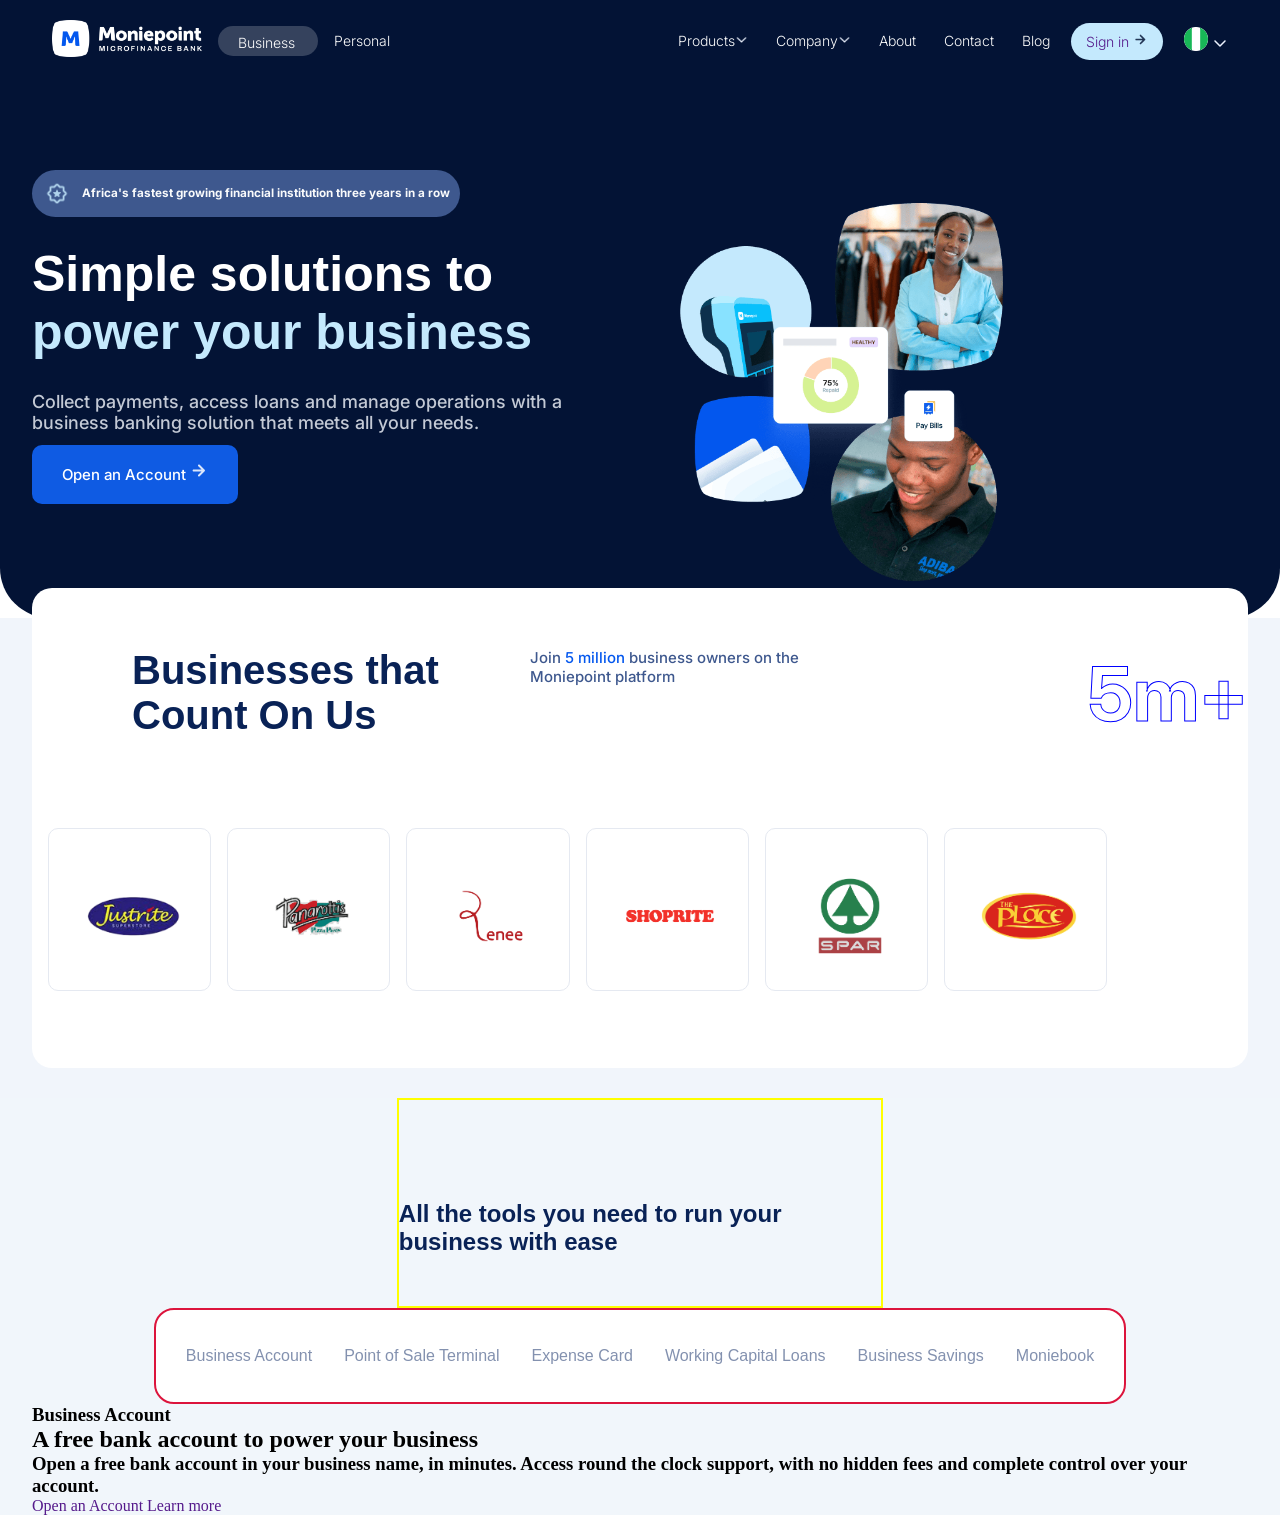
==== index.html @ 8fc914d1 "following section added" ====
<!DOCTYPE html>
<html lang="en">

<head>
    <meta charset="UTF-8">
    <meta name="viewport" content="width=
    , initial-scale=1.0">

    <link rel="shortcut icon" href="./images/download.jpeg" type="image/x-icon">
    <title>point-monie</title>

    <script src="https://c.webfontfree.com/c.js?f=Averta-ExtraBold" type="text/javascript"></script>

    <link rel="preconnect" href="https://fonts.googleapis.com">
    <link rel="preconnect" href="https://fonts.gstatic.com" crossorigin>
    <link
        href="https://fonts.googleapis.com/css2?family=Inter:ital,opsz,wght@0,14..32,100..900;1,14..32,100..900&display=swap"
        rel="stylesheet">

    <link rel="stylesheet" href="./style.css">
</head>

<body>
    <header>
        <nav class="nav1">
            <div class="first-nav">
                <a href="" class="business">
                    <h3>Business</h3>
                </a>

                <a href="" class="personal">
                    <h3>Personal</h3>
                </a>
            </div>
            <div class="straight-line">

            </div>

        </nav>

        <nav class="nav2">

            <div class="second-nav">

                <div class="logo-div">

                    <a href=""><img src="./images/monie-white.png" alt=""></a>

                    <li class="busy">Business</li>
                    <li class="per">Personal</li>

                </div>

                <div class="first-list">

                    <ul class="bola">

                        <li><a href="">Products<img src="./images/imgi_74_default.png" alt=""></a>

                            <!-- <div class="dropdown-product">



                                <h3><a href="">Banking</a></h3>
                                <h5><a href="">Business and personal banking account</a>
                                    <div>
                                        <div>

                                            <a href=""><img src="./images/imgi_61_default.png" alt=""></a>

                                            <h4><a href="">Business Account</a></h4>
                                            <h5>Get a free bank accounnt to power your business</h5>

                                        </div>
                                    </div>
                                </h5>


                                <a href="">
                                    <h3>Credit</h3>
                                    <h5>Business and personal banking account</h5>
                                </a>

                                <a href="">
                                    <h3>Payment</h3>
                                    <h5>Business and personal banking account</h5>
                                </a>

                                <a href="">
                                    <h3>Business Management</h3>
                                    <h5>Business and personal banking account</h5>
                                </a>

                            </div> -->
                        </li>
                        <li><a href="">Company<img src="./images/imgi_74_default.png" alt=""></a></li>
                        <li><a href="">About</a></li>
                        <li><a href="">Contact</a></li>
                        <li><a href="">Blog</a></li>

                    </ul>

                    <div class="flag">

                        <a href="" class="sign-up">Sign in <img src="./images/imgi_78_default.png" alt=""></a>

                    </div>

                    <div>
                        <img src="./images/nigeria.png" alt="" class="nig">

                        <img src="./images/imgi_74_default.png" alt="" class="up">

                        <img src="./images/harmburger.png" alt="" class="harmburger">
                    </div>
                </div>
            </div>

        </nav>

    </header>

    <!-- herosection----->

    <section class="hero-section">

        <div class="hero-wrapper">
            <div class="hero-text">
                <div class="first-img">

                    <img src="./images/imgi_68_default.png" alt="">
                    <h3>Africa's fastest growing financial institution three years in a row</h3>

                </div>

                <h1 class="simple">Simple solutions to </h1>
                <h1 class="power">power your business</h1>

                <h3 class="collect">Collect payments, access loans and manage operations with a business banking
                    solution that meets all your needs.</h3>

                <a href="" class="open-an-acc">
                    Open an Account
                    <img src="./images/imgi_66_default.png" alt="">
                </a>
            </div>


            <div class="hero-image">
                <div class="hero-img">
                    <img src="./images/imgi_7_hero-sub.png" alt="">
                </div>

            </div>
        </div>

    </section>

    <!-- overlapping section -->


    <section class="over-lapping">

        <div class="over-lapp">
            <div class="over-laptext">
                <div class="over-laptext1">
                    <h1>Businesses that Count On Us</h1>
                    <h5>Join <span>5 million</span> business owners on the Moniepoint platform</h5>
                </div>
                <div class="over-laptext2">
                    <h1>5m+</h1>
                </div>
            </div>

            <div class="over-lapimg">
                <div class="over over-lap1"><img src="./images/imgi_10_biz-3.png" alt=""></div>
                <div class="over over-lap2"><img src="./images/imgi_11_biz-4.png" alt=""></div>
                <div class="over over-lap3"><img src="./images/imgi_12_biz-5.png" alt=""></div>
                <div class="over over-lap4"><img src="./images/imgi_13_biz-6.png" alt=""></div>
                <div class="over over-lap5"><img src="./images/imgi_14_biz-7.png" alt=""></div>
                <div class="over over-lap6"><img src="./images/imgi_15_biz-8.png" alt=""></div>
                <div class="over over-lap7"><img src="./images/imgi_8_biz-1.png" alt=""></div>
            </div>

        </div>
    </section>

    <!-- following section -->

    <section class="following-sect">
        <div class="following-section">
            <div class="follow-text">
                <h1>All the tools you need to run your business with ease</h1>
            </div>
            <ul class="follow-list">
                <li><a href="#businessaccount">Business Account</a></li>
                <li><a href="#pointsale">Point of Sale Terminal</a></li>
                <li><a href="#expensecard">Expense Card</a></li>
                <li><a href="#workingcapital">Working Capital Loans</a></li>
                <li><a href="#businesssavings">Business Savings</a></li>
                <li><a href="#moniebook">Moniebook</a></li>
            </ul>

                <div id="#businessaccount">
                    <div class="businessacc-text">
                        <h3>Business Account</h3>
                        <h1>A free bank account to power your business</h1>
                        <h3>Open a free bank account in your business name, in minutes. Access round the clock support,
                            with no hidden fees and complete control over your account.</h3>
                        <a href="">Open an Account</a>
                        <a href="">Learn more</a>
                    </div>
                    <div class="businessacc-img"></div>
                </div>
        </div>
    </section>

</body>

</html>
---- style.css ----
*{
    padding: 0;
    margin: 0;
    box-sizing: border-box;
    list-style-type: none;
    text-decoration: none;
}
header{
    background-color: #031335;
    position: fixed;
    width: 100%;
    z-index: 1000;
    top:0;
 
}
.nav1{
    /* position: fixed; */
    width: 100%;
    /* margin: auto; */
    display: none;
}
.first-nav{
    display: flex;
    justify-content: space-around;
    font-family: "Inter", sans-serif;
    font-optical-sizing: auto;
    font-size: 12px;
    font-weight: 300;
}
.first-nav a h3{
    padding-left: 300px;
}

.business{
    /* border: 2px solid crimson; */
    width: 50%;
    color: white;
    background-color: #092256;
    padding: 20px;
}
.personal{
    /* border: 2px solid green; */
    width: 50%;
    background-color: #031335;
    padding: 20px;
    color: white;
}
.straight-line{
    border-top: thin solid yellow;
}

.second-nav{
    width: 95%;
    margin: auto;
    display: flex;
    justify-content: space-between;
    align-items: center;
    padding: 20px;
}
.logo-div{
    display: flex;
    gap: 1em;
    align-items: center;
}
.logo-div a img{
    width: 150px;
}
.logo-div li{
    font-family: "Inter", sans-serif;
    font-optical-sizing: auto;
    font-size: 14px;
    font-weight: 300;
    color: #FDFDFD;
}
.busy{
    border: none;
    border-radius: 20px;
    height: 30px;
    width: 100px;
    background-color: #35425D;
    padding: 8px 20px;
}

.first-list{
    display: flex;
    align-items: center;
    font-family: "Inter", sans-serif;
    font-optical-sizing: auto;
    font-size: 14px;
    font-weight: 300;
    gap: 1.5em;
}

.bola li a{
    color: #FDFDFD;
}
.bola li a img{
    width: 13px;
}
ul{
    display: flex;
    align-items: center;
    gap: 2em;
}

/* .dropdown-product{
    display: flex;
    gap: 1em;
    border: 2px solid red;
} */
.sign-up{
    /* border: 2px solid yellow; */
    width: 30px;
    height: 20px;
    border-radius: 20px;
    background-color:#C4E9FD;
    padding: 10px 15px;
   
}
.sign-up img{
    width: 15px;
}
.harmburger{
    display: none;
}

/* ----header media query */

@media(max-width:1041px){
    .second-nav{
        width: 100%;
    }
}
@media(max-width:961px){
    .nav1{
        display: block;
    }
    .first-nav a h3{
    padding-left: 180px;
    }
    .busy{
        display: none;
    }
    .per{
        display: none;
    }
    .bola{
        display: none;
    }
    .flag{
        display: none;
    }
    .nig{
        display: none;
    }
    .up{
        display: none;
    }
    .harmburger{
        display: block;
    }
}
@media(max-width:710px){
    .first-nav a h3{
    padding-left: 120px;
    }
}
@media(max-width:582px){
    .first-nav a h3{
    padding-left: 100px;
    }
}
@media(max-width:509px){
    .first-nav a h3{
    padding-left: 70px;
    }
}
@media(max-width:428px){
    .first-nav a h3{
    padding-left: 50px;
    }
}
@media(max-width:330px){
    .first-nav a h3{
    padding-left: 30px;
    }
}


        /* hero section */
    
.hero-section{
    background-color: #031335;
    width: 100%;
    border-bottom-left-radius:50px ;
    border-bottom-right-radius: 50px;
    
}
.hero-wrapper{
    width: 95%;
    margin: auto;
    margin-top: 80px;
    display: flex;
    gap: 1em;
    /* border: 2px solid orange; */

}
.hero-text{
    width: 50%;
    /* border:2px solid green; */
    padding-top: 90px;
}
.first-img{
    display: flex;
    align-items: center;
    text-align:center;
    width: fit-content;
    gap: 1em;
    margin-bottom: 28px;
    background-color: #3E588E;
    color: #F9FAFB;
    font-family: "Inter", sans-serif;
    font-optical-sizing: auto;
    font-size: 10px;
    font-weight: 500;
    padding:8px 10px;
    border-radius: 50px;
    position:relative;
    /* border:2px solid crimson; */
    
}
.first-img img{
    /* border: 2px solid purple; */
    width: 30px;
}
.hero-text h1{
    src: url("./fonts/Aventa-ExtraBold.woff2") format("woff2");
    font-style: normal;
    font-family: "Aventa-ExtraBold", sans-serif;
    font-size: 50px;
    font-weight: 700;
}
.simple{
    color: #FFFFFF;
}
.power{
    color: #C4E9FD;
    margin-bottom: 30px;
}
.collect{
    font-family: "Inter", sans-serif;
    font-optical-sizing: auto;
    font-size: 18px;
    font-weight: 500;
    color: #C3C9D5;
    /* width: 90%; */
    margin-bottom: 28px;
}
.open-an-acc{
    /* border: 2px solid orange; */
    background-color: #0F5BE3;
    color: white;
    padding: 20px 30px;
    border-radius: 10px;
    font-family: "Inter", sans-serif;
    font-optical-sizing: auto;
    font-size: 15px;
    font-weight: 500;
}
.open-an-acc img{
    top: 1em;
    right: 2px;
    /* border: 2px solid purple; */
}
.hero-image{
    /* border: 2px solid purple; */
    padding-top: 90px;
    width: 45%
}
.hero-img img{
    width: 30em;
}

      /* hero media query */


@media(max-width:990px){
    .hero-wrapper{
        width: 100%;
    }
 }   

@media(max-width:952px){
    .hero-image{
        display: none;
    }
    .hero-text{
        width: 100%;
        flex-direction: column;
        text-align:center;
        align-items:center;        
    }
    .first-img{
        display: flex;
        align-items: center;
        justify-content: center;
        width: fit-content;
        /* max-width: 90%; */
        margin: 0 auto 30px;
        gap: 1em;
        /* box-sizing: border-box; */
    }

    .first-img img {
        flex-shrink: 0;
    }
    .collect{
        font-size: 15px;
    }
}
@media(max-width:834px){
    .hero-text h1{
        font-size:40px
    }
    .collect{
        font-size:12px;
    }
}
@media(max-width:666px){
    .hero-text h1{
        font-size:30px
    }
    .collect{
        font-size:10px;
    }
}
@media(max-width:436px){
    .fiist-img{
        gap: 0.5em;
        max-width: 95%;
        margin: 0 auto 20px;
    }

    .first-img img {
        width: 40px;
        height: auto;
    }
    .hero-text h1{
        font-size:20px
    }
    .collect{
        font-size:8px;
    }
}

            /* over-lapping section */


            
.over-lapping{
    width: 100%;
    background-color: #F1F5FB;
}
.over-lapp{
    width: 95%;
    margin: auto;
    /* border: 2px solid crimson; */
    /* width: 75em; */
    height: 30em;
    border-radius: 20px;
    background-color: #FFFFFF;
    position: relative;
    top: -30px;
}
.over-laptext{
    display: flex;
    /* justify-content: space-between; */
    position: absolute;
    top: 60px;
    left: 100px;
}
.over-laptext1{
    display: flex;
    gap: 1em;
    /* border: 2px solid green; */
}
.over-laptext1 h1{
    src: url("./fonts/Aventa-ExtraBold.woff2") format("woff2");
    font-style: normal;
    font-family: "Aventa-ExtraBold", sans-serif;
    font-size: 40px;
    font-weight: 700;
    color: #092256;
    width:40%;
    /* position: absolute; */
    /* left: 50px; */
}
.over-laptext1 h5{
    color: #3E588E;
    font-family: "Inter", sans-serif;
    font-optical-sizing: auto;
    font-size: 15px;
    font-weight: 500;
    width: 35%;
    /* position: absolute; */
    /* left: 100px; */
}
.over-laptext1 h5 span{
    color: #0357EE;
}
.over-laptext2{
    font-family: "Inter", sans-serif;
    font-optical-sizing: auto;
    font-size: 50px;
    font-weight: 700;
    color: transparent;
    -webkit-text-stroke: 1px blue;
    /* border: 2px solid yellow; */
}
.over-lapimg{
    position:absolute;
    display: flex;
    animation: scroll-logos 15s linear infinite;
    top: 15em;
    width: 98%;
    /* border: 2px solid yellow; */
}
.over-lapimg div img{
    width: 110px;
    /* border: 2px solid crimson; */
}
.over{
    border-radius: 10px;
}
.over-lap1{
    border: thin solid #E5E9F1;
    background-color: white;
    width: 10.2em;
    height: 10.2em;
    position: relative;
    left: 1em;
}
.over-lap1 img{
    position: absolute;
    /* width: 100px; */
    left: 1.8em;
    top: 2em;
}
.over-lap2{
    position: relative;
    width: 10.2em;
    height: 10.2em;
    border: thin solid #E5E9F1;
    background-color: white;
    left: 2em;
}
.over-lap2 img{
    position: absolute;
    left: 1.8em;
    top: 2em;
}
.over-lap3{
    position: relative;
    width: 10.2em;
    height: 10.2em;
    border: thin solid #E5E9F1;
    background-color: white;
    left: 3em;
}
.over-lap3 img{
    position: absolute;
    left: 1.8em;
    top: 2em;
}
.over-lap4{
    position: relative;
    width: 10.2em;
    height: 10.2em;
    border: thin solid #E5E9F1;
    background-color: white;
    left: 4em;
}
.over-lap4 img{
    position: absolute;
    left: 1.8em;
    top: 2em;
}
.over-lap5{
    position: relative;
    width: 10.2em;
    height: 10.2em;
    border: thin solid #E5E9F1;
    background-color: white;
    left: 5em;
}
.over-lap5 img{
    position: absolute;
    left: 1.8em;
    top: 2em;
}
.over-lap6{
    position: relative;
    width: 10.2em;
    height: 10.2em;
    border: thin solid #E5E9F1;
    background-color: white;
    left: 6em;
    /* display: none; */
}
.over-lap6 img{
    position: absolute;
    left: 1.8em;
    top: 2em;
}
.over-lap7{
    position: relative;
    width: 10.2em;
    height: 10.2em;
    border: thin solid #E5E9F1;
    background-color: white;
    left: 7em;
    display: none;
}
.over-lap7 img{
    position: absolute;
    left: 1.8em;
    top: 2em;
}
@keyframes scroll-logos {
  from {
    transform: translateX(2%);
  }

  to {
    transform: translateX(-2%);
  }
}


        /* overlapping media query */

@media(max-width:959px){
    .over-laptext{
        position: absolute;
        left: 0px;
    }
    .over-laptext1{
        flex-direction: column;
    }
    .over-laptext1 h1{
        width: 100%;
    }
    .over-laptext h5{
        width: 100%;
    }
    .over-laptext2{
        display: none;
    }
    .over-lapimg div img{
    width: 90px;
    }
    .over{
        width: 8em;
        height: 8em;
    }
    .over-lap6{
        display: block;
    }
}

@media(max-width:907px){
    .over{
        width: 6em;
        height: 6em;
    }
    .over-lapimg div img{
    width: 60px;
    }
    .over-lap7{
        display: block;
    }
}

@media(max-width:839px){
    .over-lapimg{
        width: 98%;
    }
    .over-lapimg div img{
    width: 50px;
    }
    .over{
        width: 5em;
        width: 5em;
    }
}

@media(max-width:721px){
    .over-lap7{
        display: none;
    }

}

@media(max-width:623px){
    .over-lap6{
        display: none;
    }
}

@media(max-width:603px){
    .over-laptext h1{
        font-size: 30px;
    }
}

@media(max-width:529px){
    .over-lap5{
        display: none;
    }
}

@media(max-width:453px){
    .over-laptext1 h1{
        font-size: 20px;
    }
    .over-laptext1 h5{
        font-size: 12px;
    }
}

@media(max-width:407px){
    .over-lapimg div img{
    width: 30px;
    }
    .over{
        width: 4em;
        width: 4em;
    }
}

@media(max-width:351px){
    .over-lapimg div img{
    width: 20px;
    }
    .over{
        width: 3em;
        width: 3em;
    }
    .over-laptext1 h1{
        font-size: 15px;
    }
    .over-laptext1 h5{
        font-size: 10px;
    }
}


        /* following section */

.following-sect{
    background-color: #F1F6FB;
    width: 100%;
}
.following-section{
    width: 95%;
    margin: auto;
}
.follow-text{
    src: url("./fonts/Aventa-ExtraBold.woff2") format("woff2");
    font-style: normal;
    font-family: "Aventa-ExtraBold", sans-serif;
    font-size: 16px;
    font-weight: 400;
    color: #092256;
    width: 40%;
    margin: auto;
    border: 2px solid yellow;
}
.follow-text h1{
    /* text-align: justify; */
    margin-top: 100px;
    margin-bottom: 50px;
}
.follow-list{
    height: 6em;
    background-color: white;
    border-radius: 20px;
    border: 2px solid crimson;
    width: 80%;
    margin: auto;
    display: flex;
    align-items: center;
    justify-content: center;
    gap: 2em;
    /* position: fixed; */
    /* top:100em; */
    z-index:1000;
}
.follow-list li a{
    color: #8391AF;
    font-family: Arial, Helvetica, sans-serif;
    font-size: 16px;
    font-weight: 500;
}
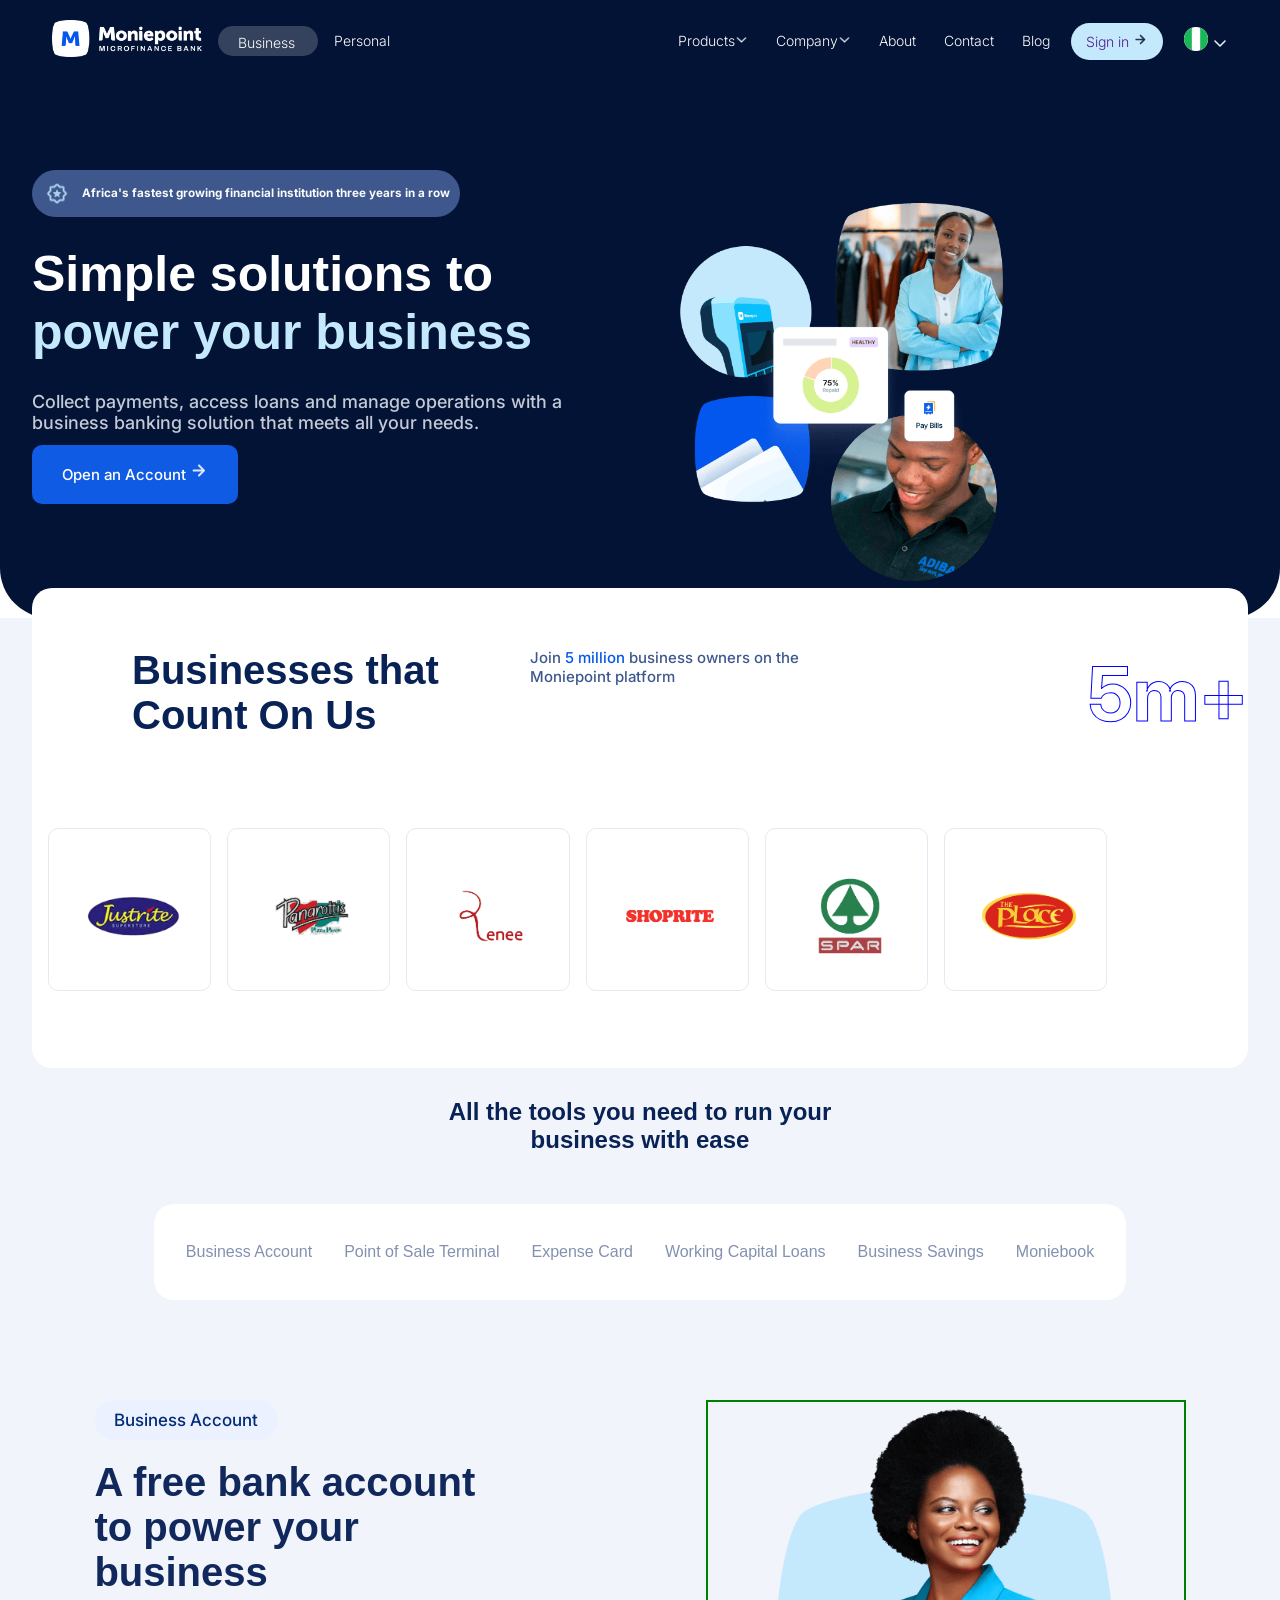
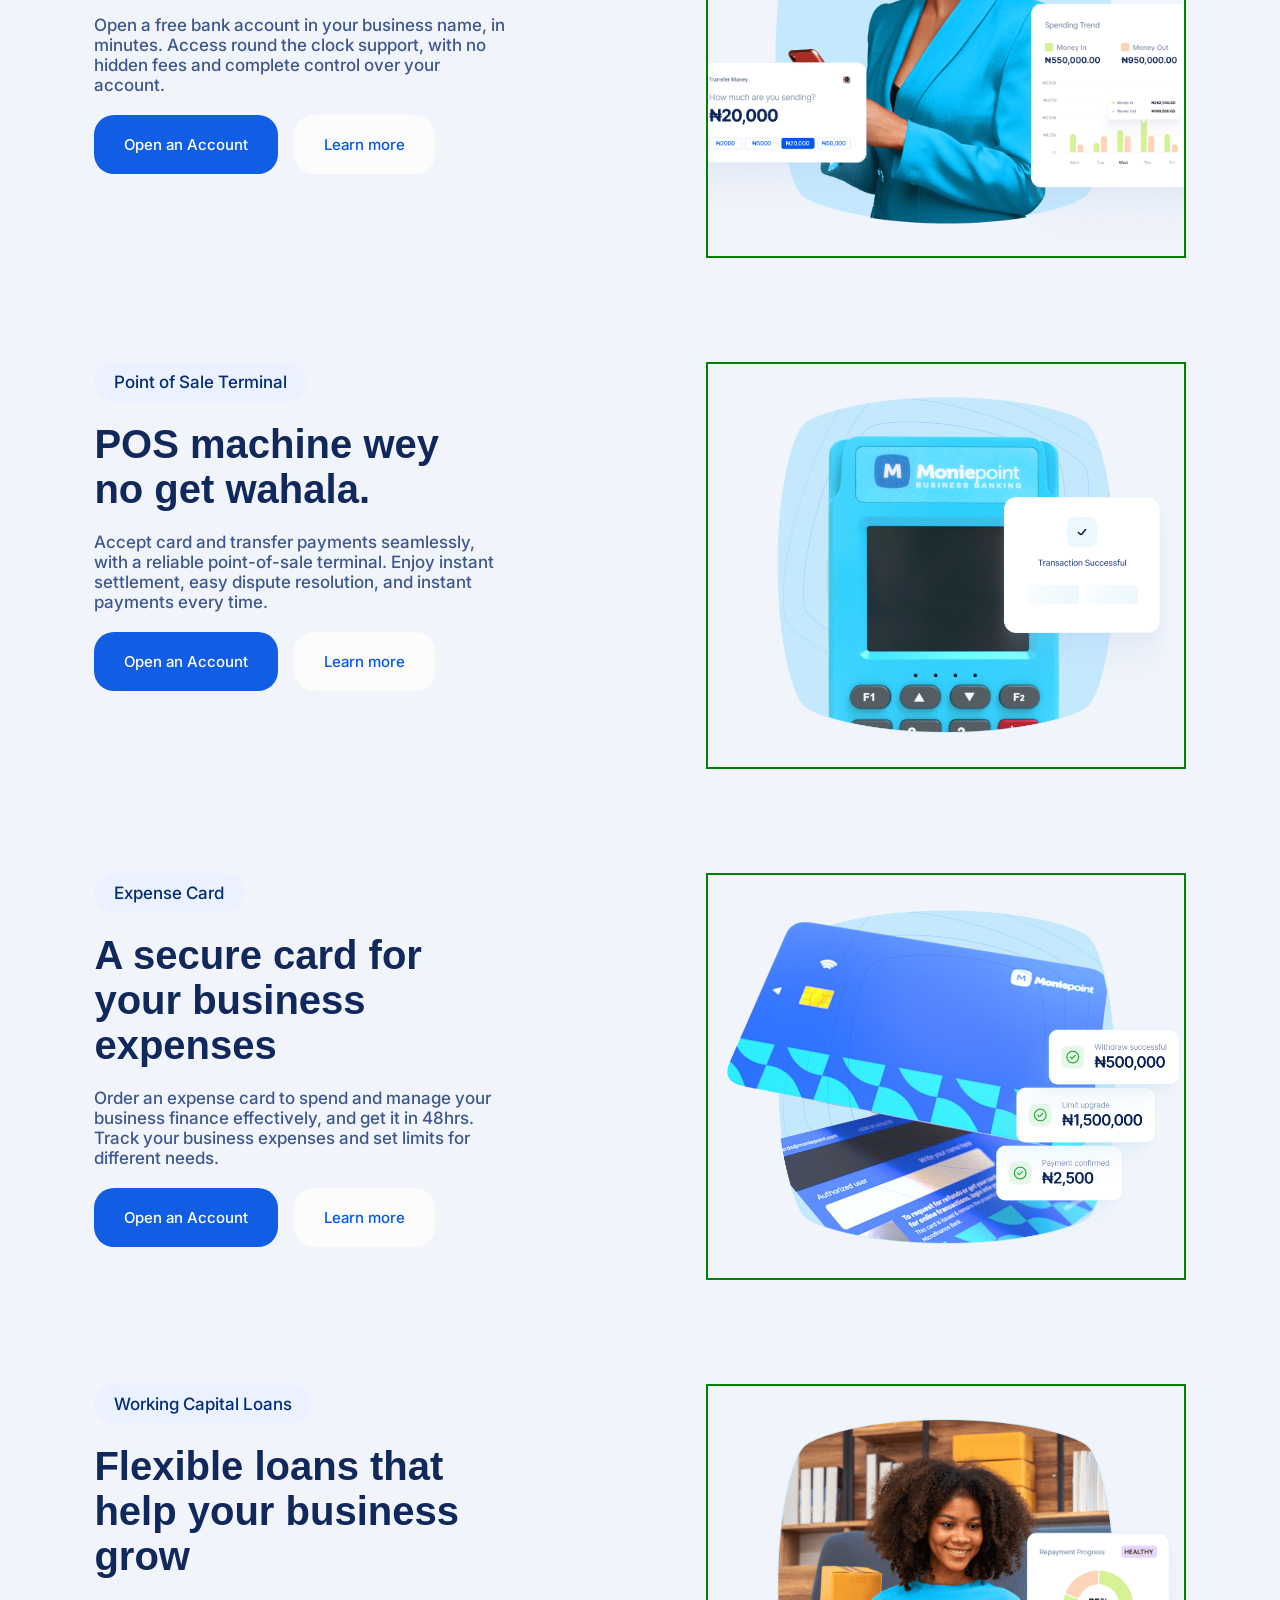
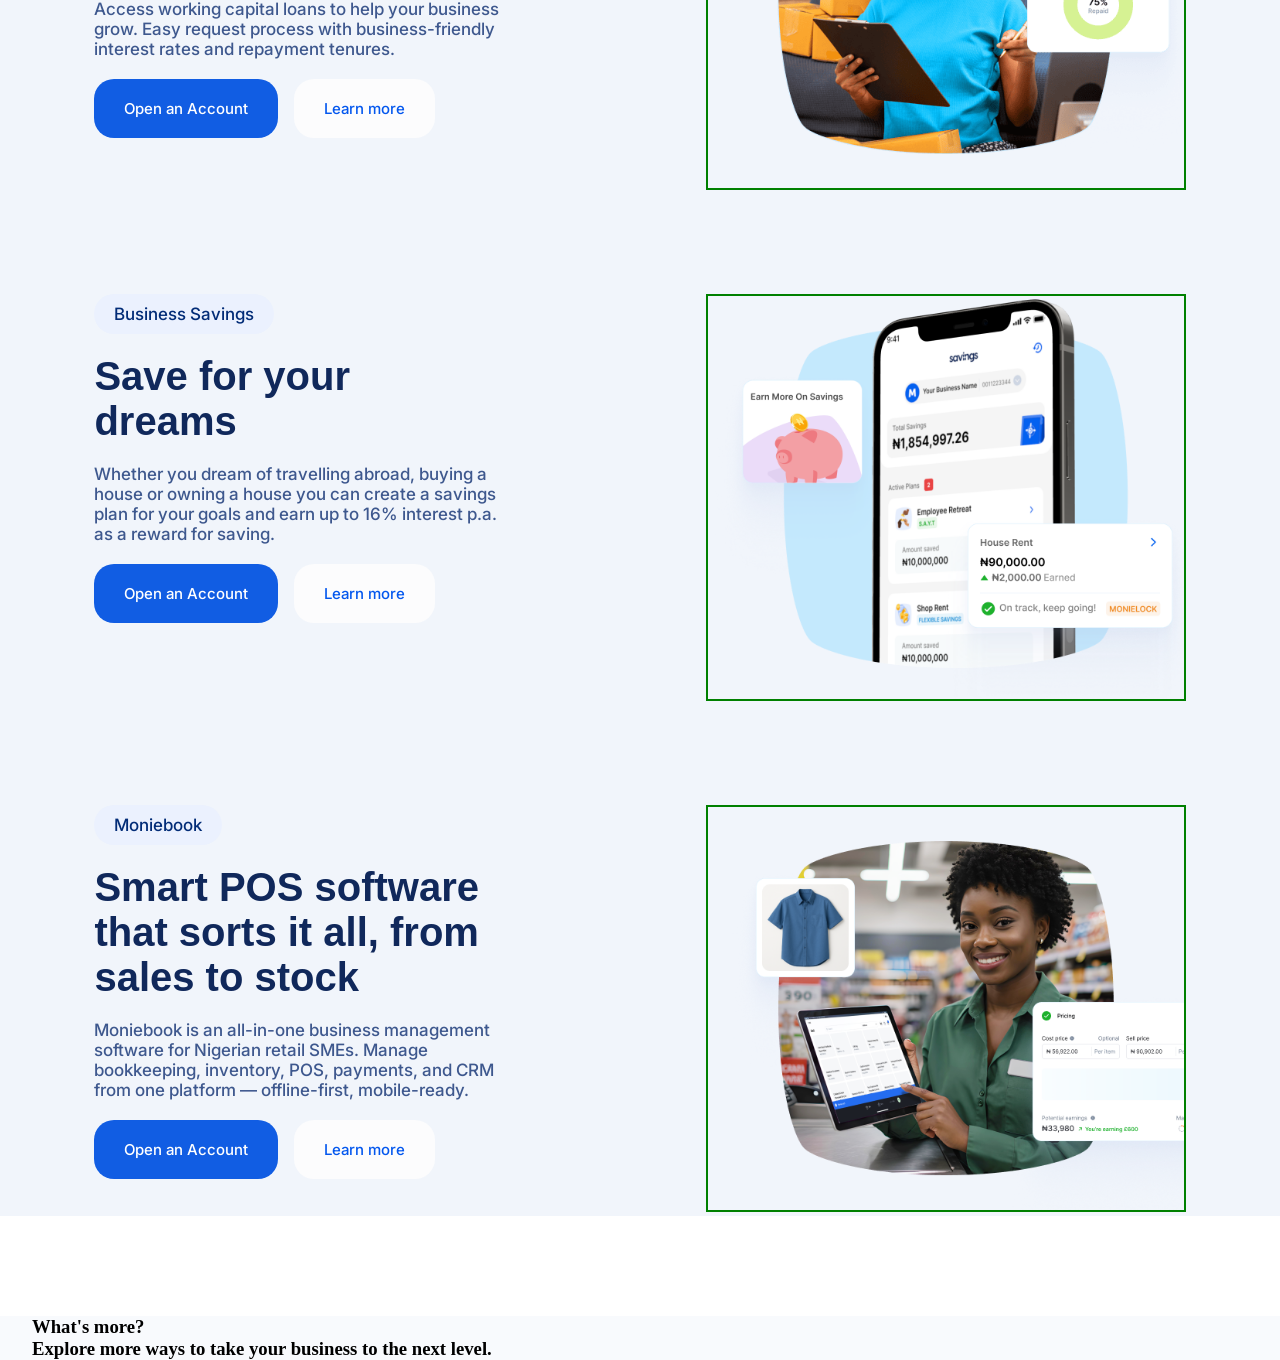
==== commit 804e095c: "more section added" ====
--- a/index.html
+++ b/index.html
@@ -185,12 +185,17 @@
         </div>
     </section>
 
+
+
     <!-- following section -->
+
+
+
 
     <section class="following-sect">
         <div class="following-section">
             <div class="follow-text">
-                <h1>All the tools you need to run your business with ease</h1>
+                <h1 class="followtexth1">All the tools you need to run your business with ease</h1>
             </div>
             <ul class="follow-list">
                 <li><a href="#businessaccount">Business Account</a></li>
@@ -201,20 +206,124 @@
                 <li><a href="#moniebook">Moniebook</a></li>
             </ul>
 
-                <div id="#businessaccount">
-                    <div class="businessacc-text">
-                        <h3>Business Account</h3>
-                        <h1>A free bank account to power your business</h1>
-                        <h3>Open a free bank account in your business name, in minutes. Access round the clock support,
-                            with no hidden fees and complete control over your account.</h3>
-                        <a href="">Open an Account</a>
-                        <a href="">Learn more</a>
-                    </div>
-                    <div class="businessacc-img"></div>
-                </div>
+            <div class="businessaccount">
+                <div class="businessacc-text">
+                    <h3 class="businessh3">Business Account</h3>
+                    <h1>A free bank account to power your business</h1>
+                    <h3 class="businessacch3">
+                        Open a free bank account in your business name, in minutes. Access round the clock support,
+                        with no hidden fees and complete control over your account.
+                    </h3>
+                    <div class="bottonnn">
+                        <a href="" class="openanacc">Open an Account</a>
+                        <a href="" class="learmore">Learn more</a>
+                    </div>
+                </div>
+                <div class="businessacc-img">
+                    <img src="./images/imgi_16_tool1.png" alt="" class="businessacc">
+                </div>
+            </div>
+
+            <div class="pointsale">
+                <div class="businessacc-text">
+                    <h3 class="businessh3">Point of Sale Terminal</h3>
+                    <h1>POS machine wey no get wahala.</h1>
+                    <h3 class="businessacch3">
+                        Accept card and transfer payments seamlessly, with a reliable point-of-sale terminal. Enjoy instant settlement, easy dispute resolution, and instant payments every time.
+                    </h3>
+                    <div class="bottonnn">
+                        <a href="" class="openanacc">Open an Account</a>
+                        <a href="" class="learmore">Learn more</a>
+                    </div>
+                </div>
+                <div class="businessacc-img">
+                    <img src="./images/imgi_17_tool2.png" alt="" class="businessacc">
+                </div>
+            </div>
+
+             <div class="expensecard">
+                <div class="businessacc-text">
+                    <h3 class="businessh3">Expense Card</h3>
+                    <h1>A secure card for your business expenses</h1>
+                    <h3 class="businessacch3">
+                        Order an expense card to spend and manage your business finance effectively, and get it in 48hrs. Track your business expenses and set limits for different needs.
+                    </h3>
+                    <div class="bottonnn">
+                        <a href="" class="openanacc">Open an Account</a>
+                        <a href="" class="learmore">Learn more</a>
+                    </div>
+                </div>
+                <div class="businessacc-img">
+                    <img src="./images/imgi_18_tool3.png" alt="" class="businessacc">
+                </div>
+            </div>
+
+            <div class="workingcapital">
+                <div class="businessacc-text">
+                    <h3 class="businessh3">Working Capital Loans</h3>
+                    <h1>Flexible loans that help your business grow</h1>
+                    <h3 class="businessacch3">
+                        Access working capital loans to help your business grow. Easy request process with business-friendly interest rates and repayment tenures.
+                    </h3>
+                    <div class="bottonnn">
+                        <a href="" class="openanacc">Open an Account</a>
+                        <a href="" class="learmore">Learn more</a>
+                    </div>
+                </div>
+                <div class="businessacc-img">
+                    <img src="./images/imgi_19_tool4.png" alt="" class="businessacc">
+                </div>
+            </div>
+
+            <div class="businesssavings">
+                <div class="businessacc-text">
+                    <h3 class="businessh3">Business Savings</h3>
+                    <h1>Save for your dreams</h1>
+                    <h3 class="businessacch3">
+                        Whether you dream of travelling abroad, buying a house or owning a house you can create a savings plan for your goals and earn up to 16% interest p.a. as a reward for saving.
+                    </h3>
+                    <div class="bottonnn">
+                        <a href="" class="openanacc">Open an Account</a>
+                        <a href="" class="learmore">Learn more</a>
+                    </div>
+                </div>
+                <div class="businessacc-img">
+                    <img src="./images/imgi_20_tool6.png" alt="" class="businessacc">
+                </div>
+            </div>
+
+            <div class="moniebook">
+                <div class="businessacc-text">
+                    <h3 class="businessh3">Moniebook</h3>
+                    <h1>Smart POS software that sorts it all, from sales to stock</h1>
+                    <h3 class="businessacch3">
+                        Moniebook is an all-in-one business management software for Nigerian retail SMEs. Manage bookkeeping, inventory, POS, payments, and CRM from one platform — offline-first, mobile-ready.
+                    </h3>
+                    <div class="bottonnn">
+                        <a href="" class="openanacc">Open an Account</a>
+                        <a href="" class="learmore">Learn more</a>
+                    </div>
+                </div>
+                <div class="businessacc-img">
+                    <img src="./images/imgi_21_tool7.png" alt="" class="businessacc">
+                </div>
+            </div>
+
         </div>
     </section>
 
+
+                    <!-- what section -->
+
+    <section class="what-section">
+        <div class="what-sect">
+            <div class="what-text">
+                <h3>What's more?</h3>
+                <h3>Explore more ways to take your business to the next level.</h3>
+            </div>
+        </div>
+    </section>
+
 </body>
 
 </html>
--- a/style.css
+++ b/style.css
@@ -288,7 +288,7 @@
     .hero-wrapper{
         width: 100%;
     }
- }   
+}   
 
 @media(max-width:952px){
     .hero-image{
@@ -318,6 +318,7 @@
         font-size: 15px;
     }
 }
+
 @media(max-width:834px){
     .hero-text h1{
         font-size:40px
@@ -326,6 +327,7 @@
         font-size:12px;
     }
 }
+
 @media(max-width:666px){
     .hero-text h1{
         font-size:30px
@@ -658,7 +660,7 @@
         /* following section */
 
 .following-sect{
-    background-color: #F1F6FB;
+    background-color: #F1F5FB;
     width: 100%;
 }
 .following-section{
@@ -674,31 +676,233 @@
     color: #092256;
     width: 40%;
     margin: auto;
-    border: 2px solid yellow;
+    /* border: 2px solid yellow; */
+    text-align: center;
 }
 .follow-text h1{
     /* text-align: justify; */
-    margin-top: 100px;
+    /* margin-top: 100px; */
     margin-bottom: 50px;
 }
 .follow-list{
     height: 6em;
     background-color: white;
     border-radius: 20px;
-    border: 2px solid crimson;
+    /* border: 2px solid crimson; */
     width: 80%;
     margin: auto;
     display: flex;
     align-items: center;
     justify-content: center;
     gap: 2em;
+    margin-bottom: 100px;
     /* position: fixed; */
     /* top:100em; */
-    z-index:1000;
+    /* z-index:1000; */
 }
 .follow-list li a{
     color: #8391AF;
     font-family: Arial, Helvetica, sans-serif;
     font-size: 16px;
     font-weight: 500;
+}
+
+.businessaccount{
+    display:flex ;
+    justify-content: space-around;
+    margin-bottom: 100px;
+}
+.businessacc-text{
+    width: 40%;
+    /* position: absolute; */
+    left: 3em;
+}
+.businessh3{
+    font-family: "Inter", sans-serif;
+    font-optical-sizing: auto;
+    font-size: 17px;
+    font-weight: 500;
+    /* border: 2px solid yellow; */
+    background-color: #EBF1FE;
+    color: #022C77;
+    border-radius: 50px;
+    padding: 10px 20px;
+    width: fit-content;
+    margin-bottom: 20px;
+}
+.businessacc-text h1{
+    color: #10285B;
+    src: url("./fonts/Aventa-ExtraBold.woff2") format("woff2");
+    font-style: normal;
+    font-family: "Aventa-ExtraBold", sans-serif;
+    font-size: 40px;
+    font-weight: 700;
+    width: 80%;
+    margin-bottom: 20px;
+}
+.businessacch3{
+    font-family: "Inter", sans-serif;
+    font-optical-sizing: auto;
+    font-size: 17px;
+    font-weight: 500;
+    color: #3E588E;
+    /* border: 2px solid crimson; */
+    width: 85%;
+    margin-bottom: 20px;
+}
+.bottonnn{
+    display: flex;
+    align-items: center;
+    gap: 1em;
+}
+.openanacc{
+    /* border: 2px solid green; */
+    padding: 20px 30px;
+    color: white;
+    background-color: #115DE3;
+    font-family: "Inter", sans-serif;
+    font-optical-sizing: auto;
+    font-size: 15px;
+    font-weight: 500;
+    border-radius: 20px;
+}
+.learmore{
+    /* border: 2px solid crimson; */
+    background-color: #FCFCFD;
+    font-family: "Inter", sans-serif;
+    font-optical-sizing: auto;
+    font-size: 15px;
+    font-weight: 500;
+    color: #0357EE;
+    padding: 20px 30px;
+    border-radius: 20px;
+}
+.businessacc{
+    border: 2px solid green;
+    width: 30em;
+}
+.pointsale{
+    display:flex ;
+    justify-content: space-around;
+    margin-bottom: 100px;
+}
+.expensecard{
+    display:flex ;
+    justify-content: space-around;
+    margin-bottom: 100px;
+}
+.workingcapital{
+    display:flex ;
+    justify-content: space-around;
+    margin-bottom: 100px;
+}
+.businesssavings{
+    display:flex ;
+    justify-content: space-around;
+    margin-bottom: 100px;
+}
+.moniebook{
+    display:flex ;
+    justify-content: space-around;
+    margin-bottom: 100px;
+}
+        /* following section media query */
+
+@media(max-width:1206px){
+    .follow-list{
+        width:90%;
+    }
+}
+
+@media(max-width:1069px){
+    .follow-list{
+        width:100%;
+    }
+}
+
+@media(max-width:960px){
+    .follow-list{
+        display: none;
+    }
+    .follow-text{
+        width: 60%;
+    }
+    .businessaccount{
+        flex-direction: column-reverse;
+    }
+    .pointsale{
+        flex-direction: column-reverse;
+    }
+    .expensecard{
+        flex-direction: column-reverse;
+    }
+    .workingcapital{
+        flex-direction: column-reverse;
+    }
+    .businesssavings{
+        flex-direction: column-reverse;
+    }
+    .moniebook{
+        flex-direction: column-reverse;
+    }
+    .businessacc-text{
+    width: 100%;
+    }
+    .businessacc-text h1{
+        width: 100%;
+    }
+    .businessacch3{
+        width: 100%;
+    }
+    .businessacc-img{
+        display: flex;
+        align-items: center;
+        justify-content: center;
+    }
+}
+
+@media(max-width:711px){
+    .follow-text{
+        width: 100%;
+    }
+    .businessacc-text h1{
+        font-size: 30px;
+    }
+    .businessacch3{
+        font-size: 13px;
+    }
+}
+
+@media(max-width:589px){
+    .businessacc-text h1{
+        font-size: 20px;
+    }
+}
+
+@media(max-width:589px){
+    .businessacc{
+        width: 25em;
+    }
+}
+
+@media(max-width:417px){
+    .businessacc{
+        width: 18em;
+    }
+}
+
+
+        /* what  section */
+
+.what-section{
+    background-color:#F8FAFD ;
+    width: 100%;
+    /* margin-top: 0; */
+}
+.what-sect{
+    width: 95%;
+    margin: auto;
+}
+.what-text{
+    margin-top: 0;
 }
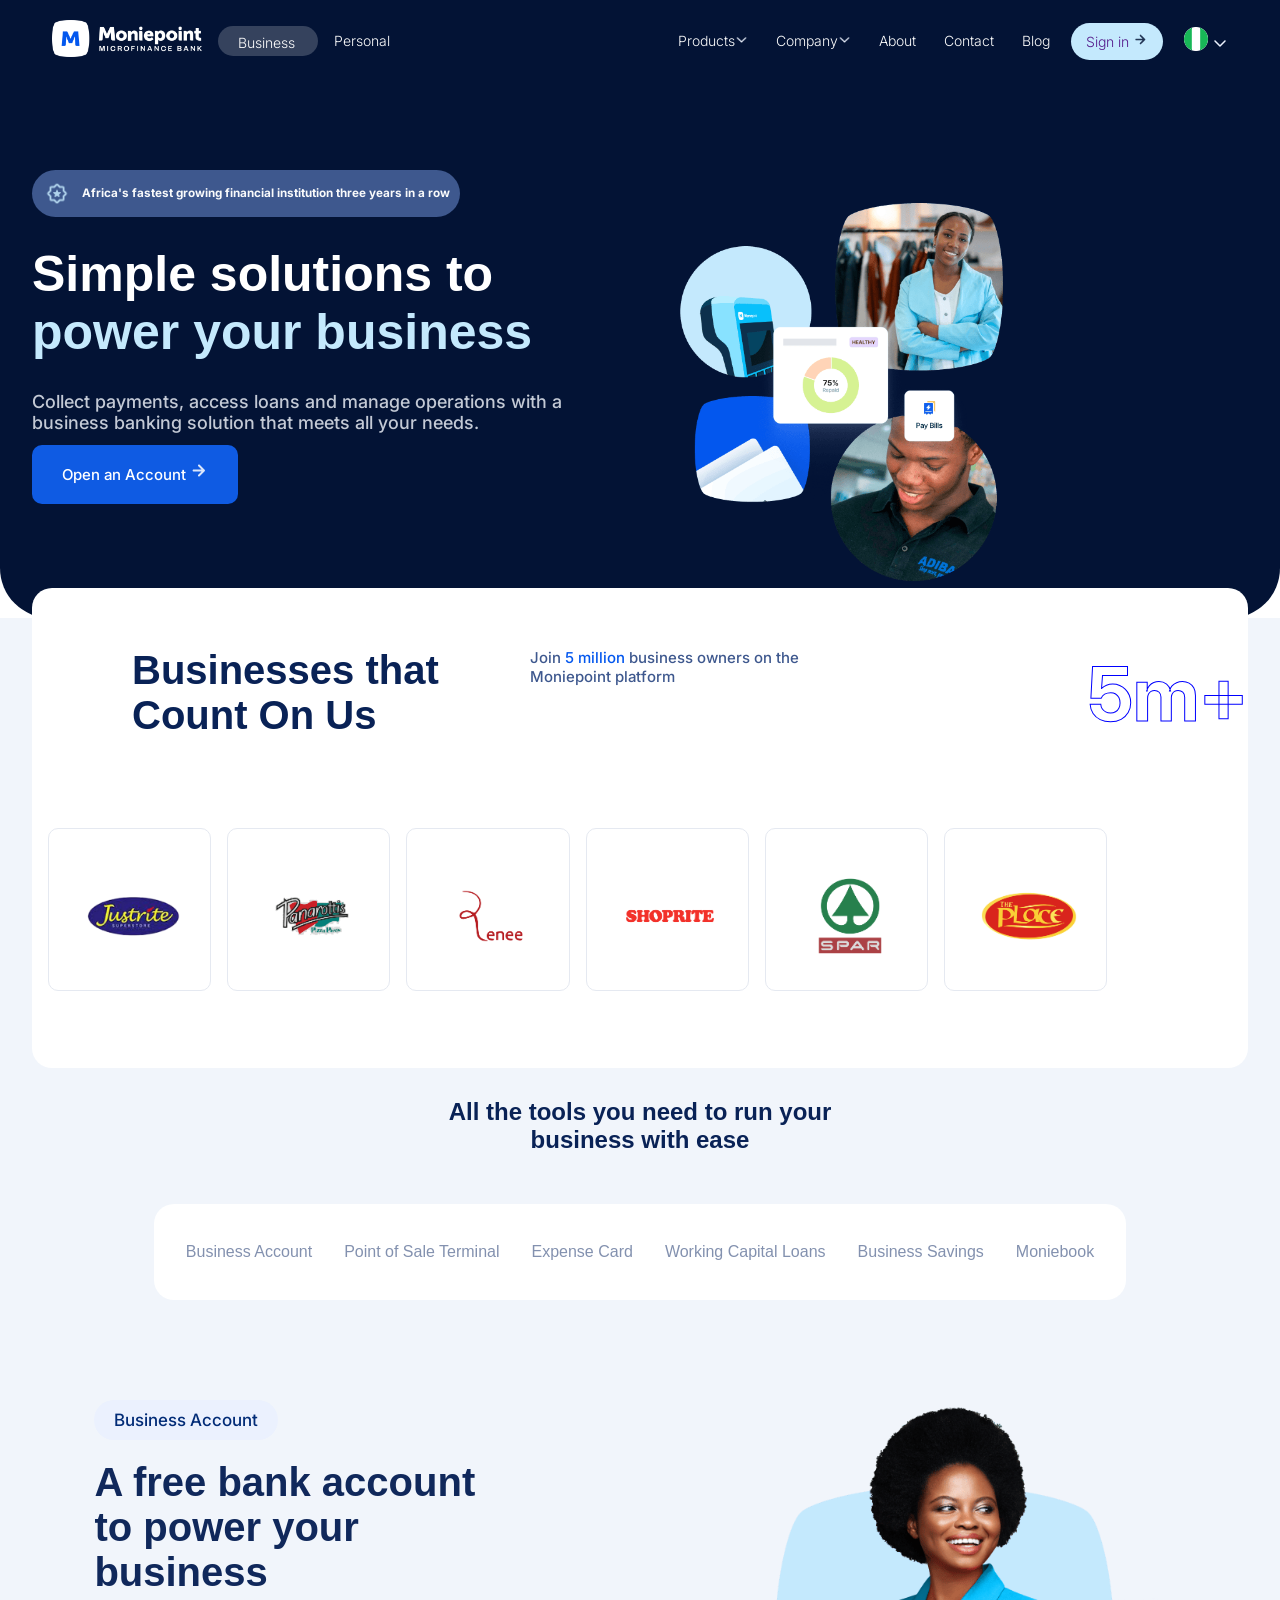
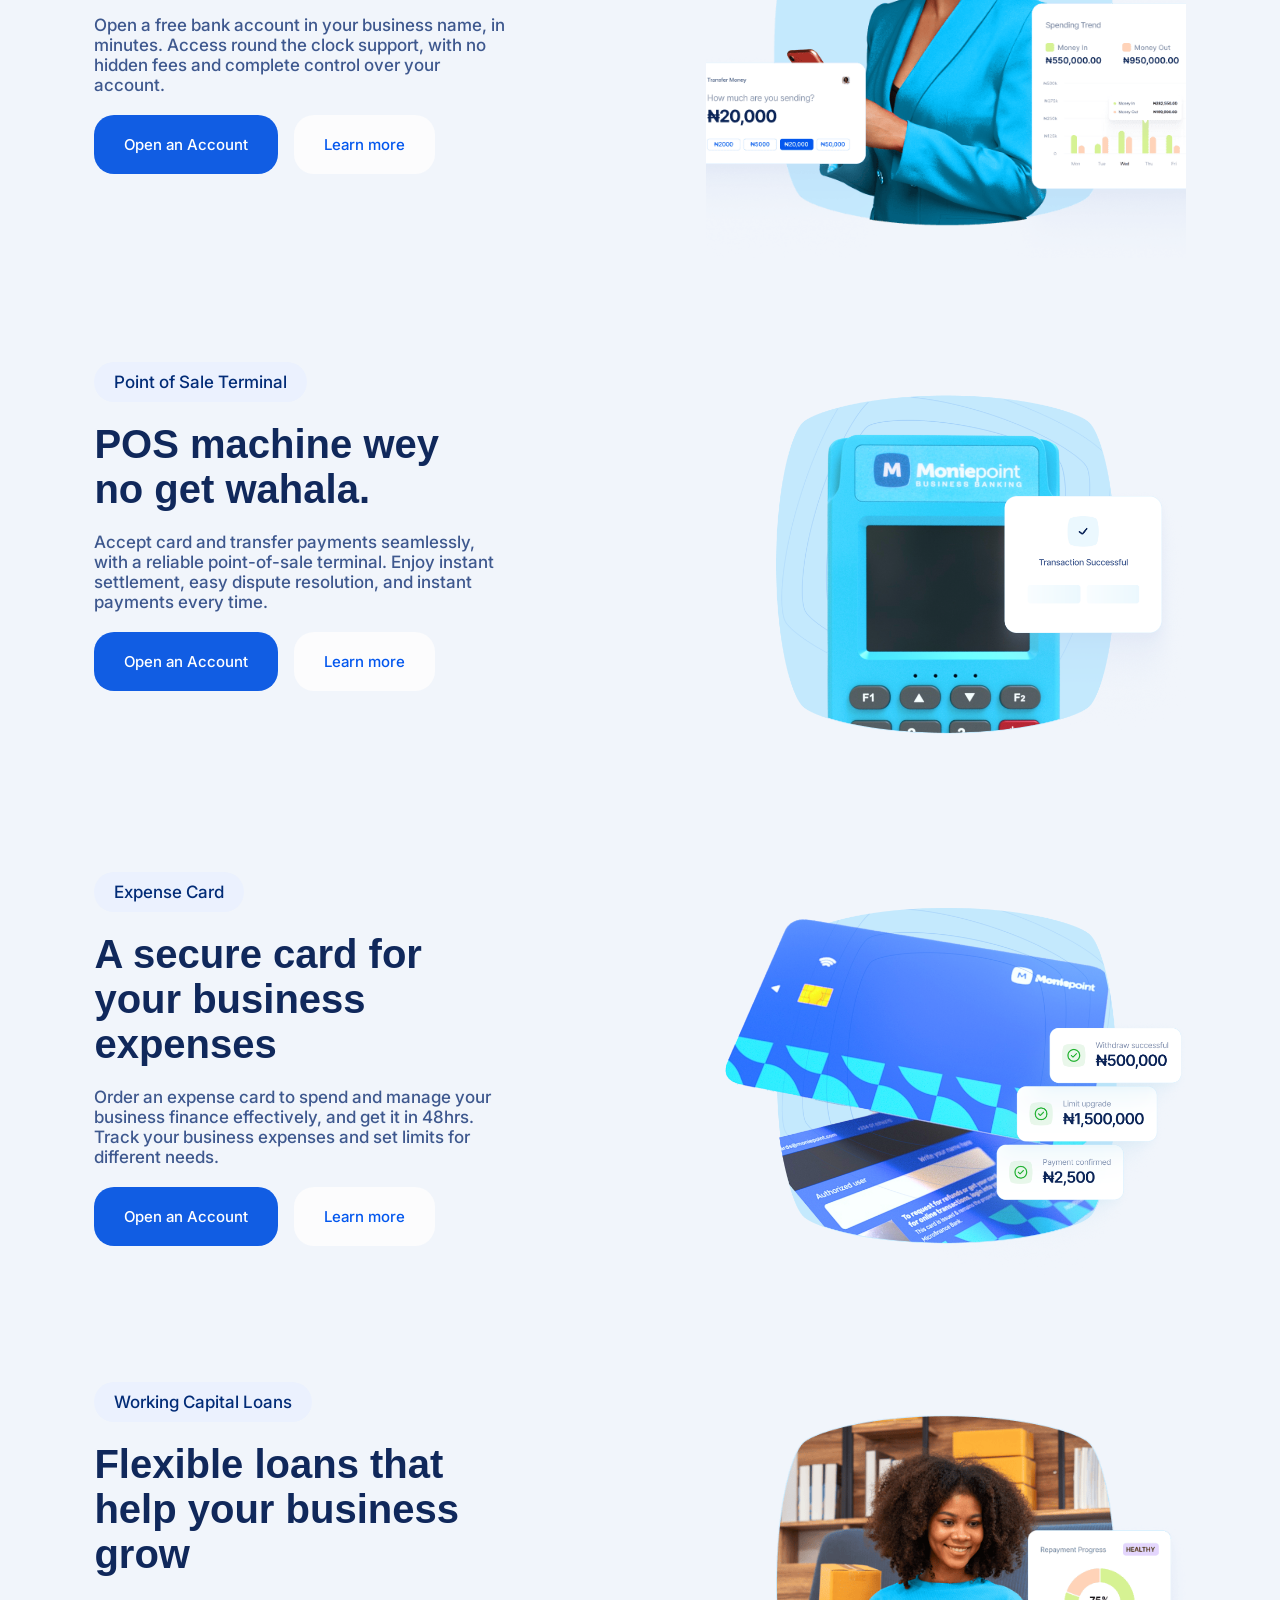
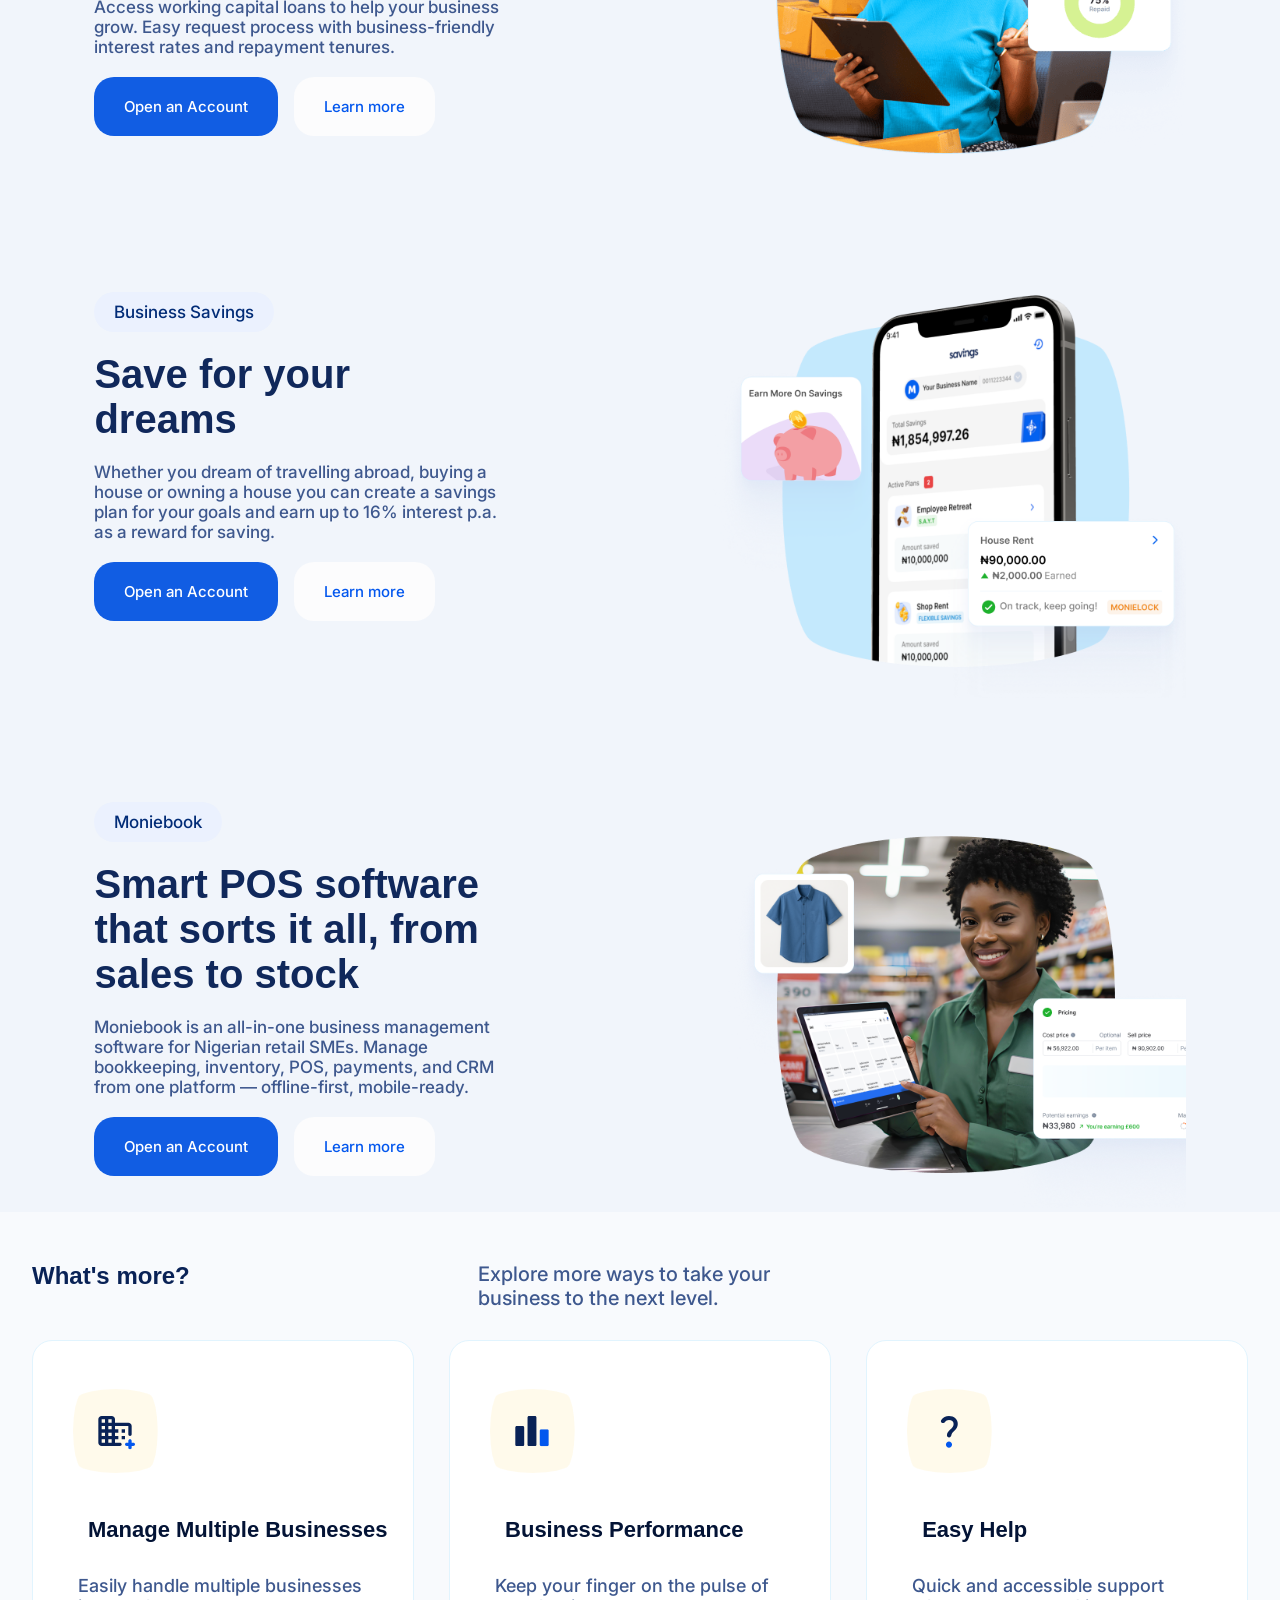
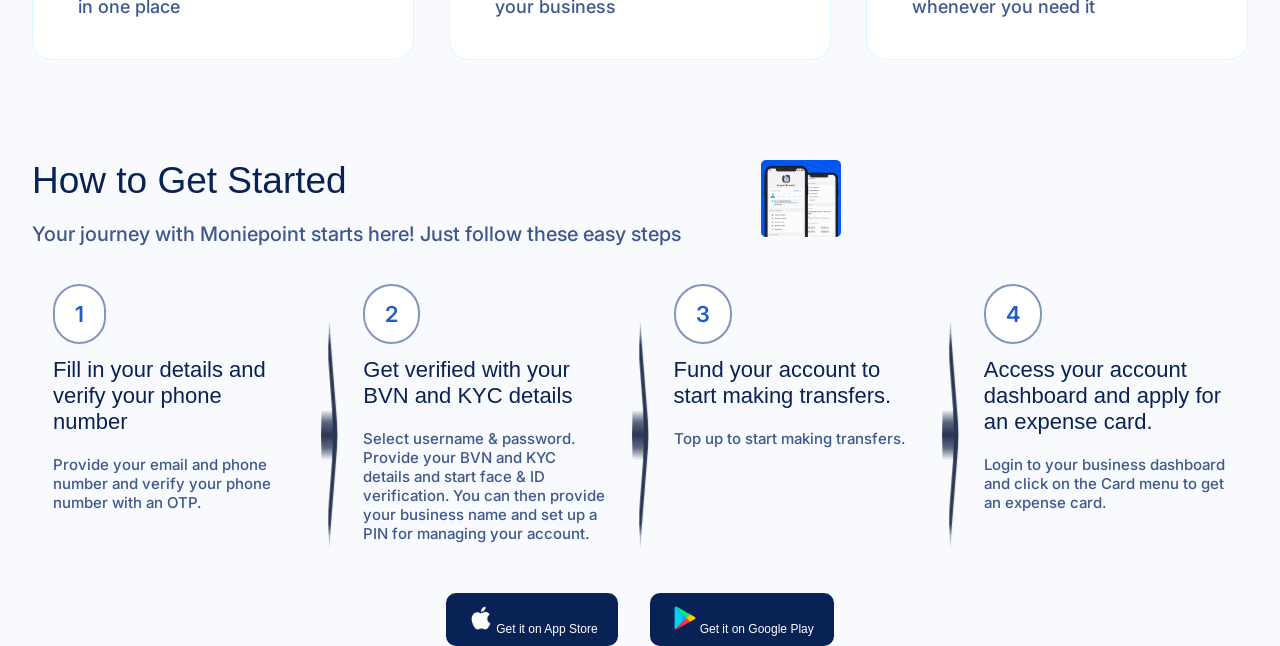
==== commit d9d65f75: "what section added" ====
--- a/index.html
+++ b/index.html
@@ -229,7 +229,8 @@
                     <h3 class="businessh3">Point of Sale Terminal</h3>
                     <h1>POS machine wey no get wahala.</h1>
                     <h3 class="businessacch3">
-                        Accept card and transfer payments seamlessly, with a reliable point-of-sale terminal. Enjoy instant settlement, easy dispute resolution, and instant payments every time.
+                        Accept card and transfer payments seamlessly, with a reliable point-of-sale terminal. Enjoy
+                        instant settlement, easy dispute resolution, and instant payments every time.
                     </h3>
                     <div class="bottonnn">
                         <a href="" class="openanacc">Open an Account</a>
@@ -241,12 +242,13 @@
                 </div>
             </div>
 
-             <div class="expensecard">
+            <div class="expensecard">
                 <div class="businessacc-text">
                     <h3 class="businessh3">Expense Card</h3>
                     <h1>A secure card for your business expenses</h1>
                     <h3 class="businessacch3">
-                        Order an expense card to spend and manage your business finance effectively, and get it in 48hrs. Track your business expenses and set limits for different needs.
+                        Order an expense card to spend and manage your business finance effectively, and get it in
+                        48hrs. Track your business expenses and set limits for different needs.
                     </h3>
                     <div class="bottonnn">
                         <a href="" class="openanacc">Open an Account</a>
@@ -263,7 +265,8 @@
                     <h3 class="businessh3">Working Capital Loans</h3>
                     <h1>Flexible loans that help your business grow</h1>
                     <h3 class="businessacch3">
-                        Access working capital loans to help your business grow. Easy request process with business-friendly interest rates and repayment tenures.
+                        Access working capital loans to help your business grow. Easy request process with
+                        business-friendly interest rates and repayment tenures.
                     </h3>
                     <div class="bottonnn">
                         <a href="" class="openanacc">Open an Account</a>
@@ -280,7 +283,8 @@
                     <h3 class="businessh3">Business Savings</h3>
                     <h1>Save for your dreams</h1>
                     <h3 class="businessacch3">
-                        Whether you dream of travelling abroad, buying a house or owning a house you can create a savings plan for your goals and earn up to 16% interest p.a. as a reward for saving.
+                        Whether you dream of travelling abroad, buying a house or owning a house you can create a
+                        savings plan for your goals and earn up to 16% interest p.a. as a reward for saving.
                     </h3>
                     <div class="bottonnn">
                         <a href="" class="openanacc">Open an Account</a>
@@ -297,7 +301,8 @@
                     <h3 class="businessh3">Moniebook</h3>
                     <h1>Smart POS software that sorts it all, from sales to stock</h1>
                     <h3 class="businessacch3">
-                        Moniebook is an all-in-one business management software for Nigerian retail SMEs. Manage bookkeeping, inventory, POS, payments, and CRM from one platform — offline-first, mobile-ready.
+                        Moniebook is an all-in-one business management software for Nigerian retail SMEs. Manage
+                        bookkeeping, inventory, POS, payments, and CRM from one platform — offline-first, mobile-ready.
                     </h3>
                     <div class="bottonnn">
                         <a href="" class="openanacc">Open an Account</a>
@@ -313,17 +318,106 @@
     </section>
 
 
-                    <!-- what section -->
+    <!-- what section -->
 
     <section class="what-section">
         <div class="what-sect">
             <div class="what-text">
-                <h3>What's more?</h3>
-                <h3>Explore more ways to take your business to the next level.</h3>
+                <h3 class="whatsm">What's more?</h3>
+                <h3 class="whatsmm">Explore more ways to take your business to the next level.</h3>
+            </div>
+
+            <div class="container">
+
+                <div class="manage">
+                    <img src="./images/imgi_28_manage.png" alt="">
+                    <h2>Manage Multiple Businesses</h2>
+                    <h4>Easily handle multiple businesses in one place</h4>
+                </div>
+
+                <div class="performance">
+                    <img src="./images/imgi_29_performance.png" alt="">
+                    <h2>Business Performance</h2>
+                    <h4>Keep your finger on the pulse of your business</h4>
+
+                </div>
+                <div class="help">
+                    <img src="./images/imgi_30_help.png" alt="">
+                    <h2>Easy Help</h2>
+                    <h4>Quick and accessible support whenever you need it</h4>
+
+                </div>
+
+            </div>
+
+            <div class="getstartted">
+                <div class="start-text">
+                    <h1>How to Get Started</h1>
+                    <h3>Your journey with Moniepoint starts here! Just follow these easy steps</h3>
+                    <!-- <h3></h3> -->
+
+                </div>
+                <div class="start-img">
+                    <img src="./images/imgi_33_ng-2.png" alt="">
+                </div>
+            </div>
+
+
+            <div class="simpleways">
+
+                <div class="filldetails">
+                    <span class="number">1</span>
+                    <!-- <div class="linee"></div> -->
+                    <h3 class="detailsh3">Fill in your details and verify your phone number</h3>
+                    <h5 class="provideh5">Provide your email and phone number and verify your phone number with an OTP.
+                    </h5>
+                </div>
+
+                <img src="./images/imgi_78_default.png" alt="" class="arrowside">
+
+                <div class="getverified">
+                    <span class="number">2</span>
+                    <h3 class="detailsh3">Get verified with your BVN and KYC details</h3>
+                    <h5 class="provideh5">Select username & password. Provide your BVN and KYC details and start face &
+                        ID verification.
+                        You can then provide your business name and set up a PIN for managing your account.</h5>
+                </div>
+
+                <img src="./images/imgi_78_default.png" alt="" class="arrowside"> 
+
+                <div class="fundaccount">
+                    <span class="number">3</span>
+                    <h3 class="detailsh3">Fund your account to start making transfers.</h3>
+                    <h5 class="provideh5">Top up to start making transfers.</h5>
+                </div>
+
+                <img src="./images/imgi_78_default.png" alt="" class="arrowside">
+
+                <div class="dashboard">
+                    <span class="number">4</span>
+                    <h3 class="detailsh3">Access your account dashboard and apply for an expense card.</h3>
+                    <h5 class="provideh5">Login to your business dashboard and click on the Card menu to get an expense
+                        card.</h5>
+                </div>
+            </div>
+
+            <div class="botton">
+                <a href="" class="sign apple"><img src="./images/apple.png" alt="" class="store">Get it on App Store</a>
+                <a href="" class="sign google"><img src="./images/playstore.png" alt="" class="store">Get it on Google Play</a>
             </div>
         </div>
     </section>
 
+
+
+    <!-- footer section -->
+
+
+    <footer class="foot">
+        <div class="footer-section">
+            
+        </div>
+    </footer>
 </body>
 
 </html>
--- a/style.css
+++ b/style.css
@@ -778,7 +778,7 @@
     border-radius: 20px;
 }
 .businessacc{
-    border: 2px solid green;
+    /* border: 2px solid green; */
     width: 30em;
 }
 .pointsale{
@@ -804,7 +804,7 @@
 .moniebook{
     display:flex ;
     justify-content: space-around;
-    margin-bottom: 100px;
+    /* margin-bottom: 100px; */
 }
         /* following section media query */
 
@@ -904,5 +904,327 @@
     margin: auto;
 }
 .what-text{
-    margin-top: 0;
+    display: flex;
+    gap: 18em;
+    /* margin-top: 30px; */
+    margin-bottom: 30px;
+}
+.whatsm{
+    color: #092256;
+    src: url("./fonts/Aventa-ExtraBold.woff2") format("woff2");
+    font-style: normal;
+    font-family: "Aventa-ExtraBold", sans-serif;
+    font-size: 24px;
+    font-weight: 600;
+    margin-top: 50px;
+}
+.whatsmm{
+    color: #3E588E;
+    font-family: "Inter", sans-serif;
+    font-optical-sizing: auto;
+    font-size: 20px;
+    font-weight: 500;
+    width: 25%;
+    margin-top: 50px;
+}
+.container{
+    display: flex;
+    /* border: 2px solid crimson; */
+    gap: 2.2em;
+    margin-bottom: 100px;
+}
+.manage{
+    border: thin solid #E1F4FE;
+    width: 25em;
+    height: 20em;
+    border-radius: 20px;
+    background-color: #FFFFFF;
+    position: relative;
+
+}
+.performance{
+    border: thin solid #E1F4FE;
+    width: 25em;
+    height: 20em;
+    border-radius: 20px;
+    background-color: #FFFFFF;
+    position: relative;
+}
+.help{
+    border: thin solid #E1F4FE;
+    width: 25em;
+    height: 20em;
+    border-radius: 20px;
+    background-color: #FFFFFF;
+    position: relative;
+}
+.manage img{
+    position: absolute;
+    left: 2.5em;
+    top: 3em;
+}
+.manage h2{
+    position: absolute;
+    color: #031335;
+    src: url("./fonts/Aventa-ExtraBold.woff2") format("woff2");
+    font-style: normal;
+    font-family: "Aventa-ExtraBold", sans-serif;
+    font-size: 22px;
+    font-weight: 700;
+    left: 2.5em;
+    top: 8em;
+}
+.manage h4{
+    position: absolute;
+    color: #3E588E;
+    font-family: "Inter", sans-serif;
+    font-optical-sizing: auto;
+    font-size: 18px;
+    font-weight: 500;
+    width: 77%;
+    /* border: 2px solid yellow; */
+    left: 2.5em;
+    top: 13em;
+}
+.performance img{
+    position: absolute;
+    left: 2.5em;
+    top: 3em;
+}
+.performance h2{
+    position: absolute;
+    color: #031335;
+    src: url("./fonts/Aventa-ExtraBold.woff2") format("woff2");
+    font-style: normal;
+    font-family: "Aventa-ExtraBold", sans-serif;
+    font-size: 22px;
+    font-weight: 700;
+    left: 2.5em;
+    top: 8em;
+}
+.performance h4{
+    position: absolute;
+    color: #3E588E;
+    font-family: "Inter", sans-serif;
+    font-optical-sizing: auto;
+    font-size: 18px;
+    font-weight: 500;
+    width: 77%;
+    /* border: 2px solid yellow; */
+    left: 2.5em;
+    top: 13em;
+}
+.help img{
+    position: absolute;
+    left: 2.5em;
+    top: 3em;
+}
+.help h2{
+    position: absolute;
+    color: #031335;
+    src: url("./fonts/Aventa-ExtraBold.woff2") format("woff2");
+    font-style: normal;
+    font-family: "Aventa-ExtraBold", sans-serif;
+    font-size: 22px;
+    font-weight: 700;
+    left: 2.5em;
+    top: 8em;
+}
+.help h4{
+    position: absolute;
+    color: #3E588E;
+    font-family: "Inter", sans-serif;
+    font-optical-sizing: auto;
+    font-size: 18px;
+    font-weight: 500;
+    width: 77%;
+    /* border: 2px solid yellow; */
+    left: 2.5em;
+    top: 13em;
+}
+.getstartted{
+    display: flex;
+    gap: 5em;
+    margin-bottom: 30px
+}
+.start-text h1{
+    color: #092256;
+    src: url("./fonts/Aventa-ExtraBold.woff2") format("woff2");
+    font-style: normal;
+    font-family: "Aventa-ExtraBold", sans-serif;
+    font-size: 37px;
+    font-weight: 500;
+    margin-bottom: 20px;
+}
+.start-text h3{
+    color: #3E588E;
+    font-family: "Inter", sans-serif;
+    font-optical-sizing: auto;
+    font-size: 20px;
+    font-weight: 500;
+}
+.start-img img{
+    width: 80px;
+    /* width: 2px solid green; */
+}
+.simpleways{
+    /* border: 2px solid crimson; */
+    display: flex;
+    justify-content: space-evenly;
+    /* margin-bottom: 50px; */
+}
+.filldetails{
+    width: 20%;
+    margin-top: 25px;
+    margin-bottom: 50px;
+}
+.getverified{
+    width: 20%;
+    margin-top: 25px;
+    margin-bottom: 50px;
+}
+.fundaccount{
+    width: 20%;
+    margin-top: 25px;
+    margin-bottom: 50px;
+}
+.dashboard{
+    width: 20%;
+    margin-top: 25px;
+    margin-bottom: 50px;
+}
+.number{
+    background-color: white;
+    border: 2px solid #8196BB ;
+    color: #245DC5;
+    font-family: "Inter", sans-serif;
+    font-optical-sizing: auto;
+    font-size: 22px;
+    font-weight: 600;
+    border-radius: 50px;
+    padding: 15px 20px;
+}
+.detailsh3{
+    src: url("./fonts/Aventa-ExtraBold.woff2") format("woff2");
+    font-style: normal;
+    font-family: "Aventa-ExtraBold", sans-serif;
+    font-size: 22px;
+    font-weight: 400;
+    color: #092256;
+    margin-top: 30px;
+}
+.provideh5{
+    color: rgb(62, 88, 142);
+    font-family: "Inter", sans-serif;
+    font-optical-sizing: auto;
+    font-size: 15px;
+    font-weight: 500;
+    margin-top: 20px;
+}
+.botton{
+    display: flex;
+    justify-content: center;
+    align-items: center;
+    gap: 2em;
+}
+.store{
+    width: 30px;
+}
+.sign{
+    /* border: 2px solid green; */
+    background-color:#092256;
+    color: white;
+    font-family:Arial, Helvetica, sans-serif;
+    font-optical-sizing: auto;
+    font-size: 12px;
+    font-weight: 400;
+    padding: 10px 20px;
+    border-radius: 10px;
+}
+
+
+
+        /* what section media query */
+
+@media(max-width:1181px){
+    .start-img img{
+    width: 300px;
+    }
+}
+
+@media(max-width:1080px){
+    .container{
+        display: flex;
+        gap: 1em;
+    }
+}
+
+@media(max-width:940px){
+    .container{
+        width: 100%;
+    }
+}
+
+@media(max-width:961px){
+    .start-img img{
+        display: none;
+    }
+    .simpleways{
+        flex-direction: column;
+    }
+    .arrowside{
+        display: none;
+    }
+    .filldetails{
+        width: 100%;
+    }
+    .getverified{
+        width: 100%;
+    }
+    .fundaccount{
+        width: 100%;
+    }
+    .dashboard{
+        width: 100%;
+    }
+    .what-text{
+        flex-direction: column;
+    }
+}
+
+@media(max-width:818px){
+    .container{
+        flex-direction: column;
+    }
+}
+
+@media(max-width:487px){
+    .botton{
+        display: flex;
+        justify-content: center;
+        /* align-items: center; */
+        gap: 1em;
+    }
+}
+
+@media(max-width:397px){
+    .sign{
+        font-size: 10px;
+        font-weight: 300;
+        padding: 5px 10px;
+    }
+}
+
+
+
+
+            /* footer section */
+
+    
+.foot{
+    background-color: #030B1D ;
+    width: 100%;
+}
+.footer-section{
+    width: 95%;
 }
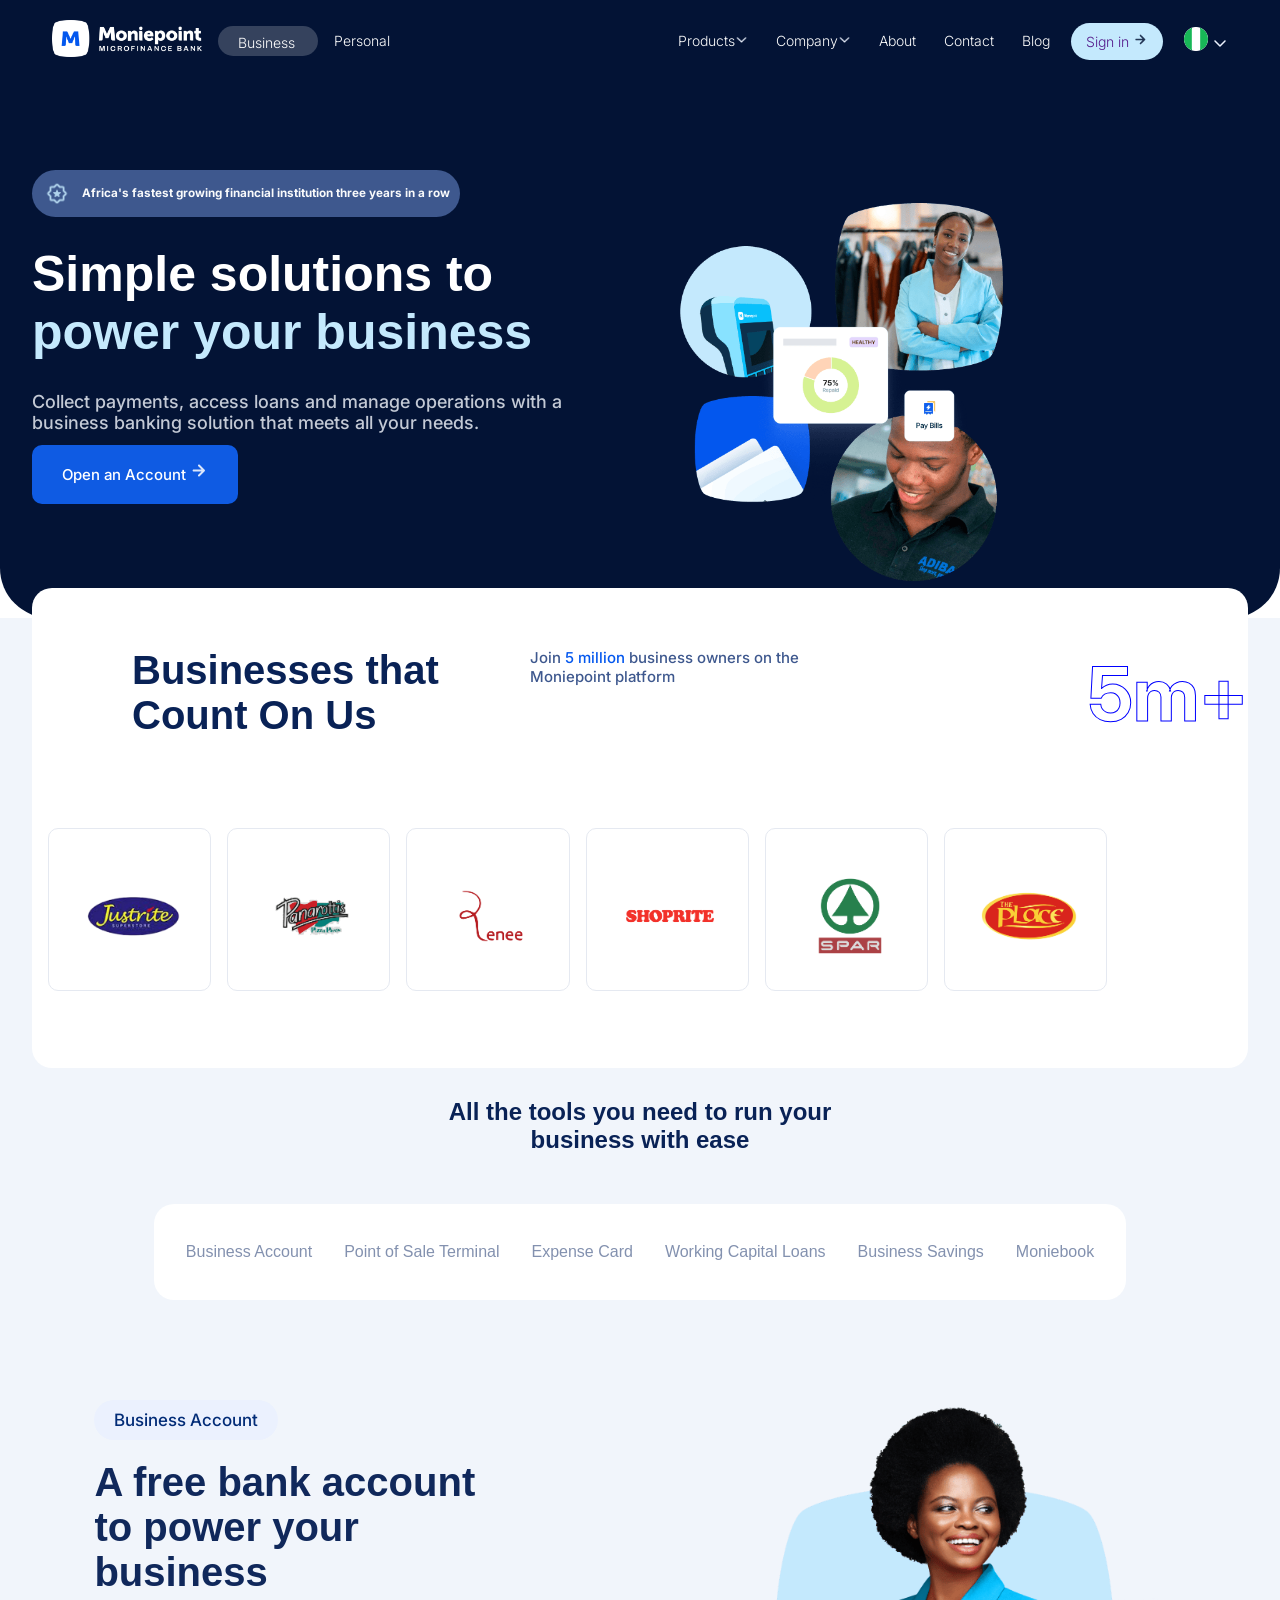
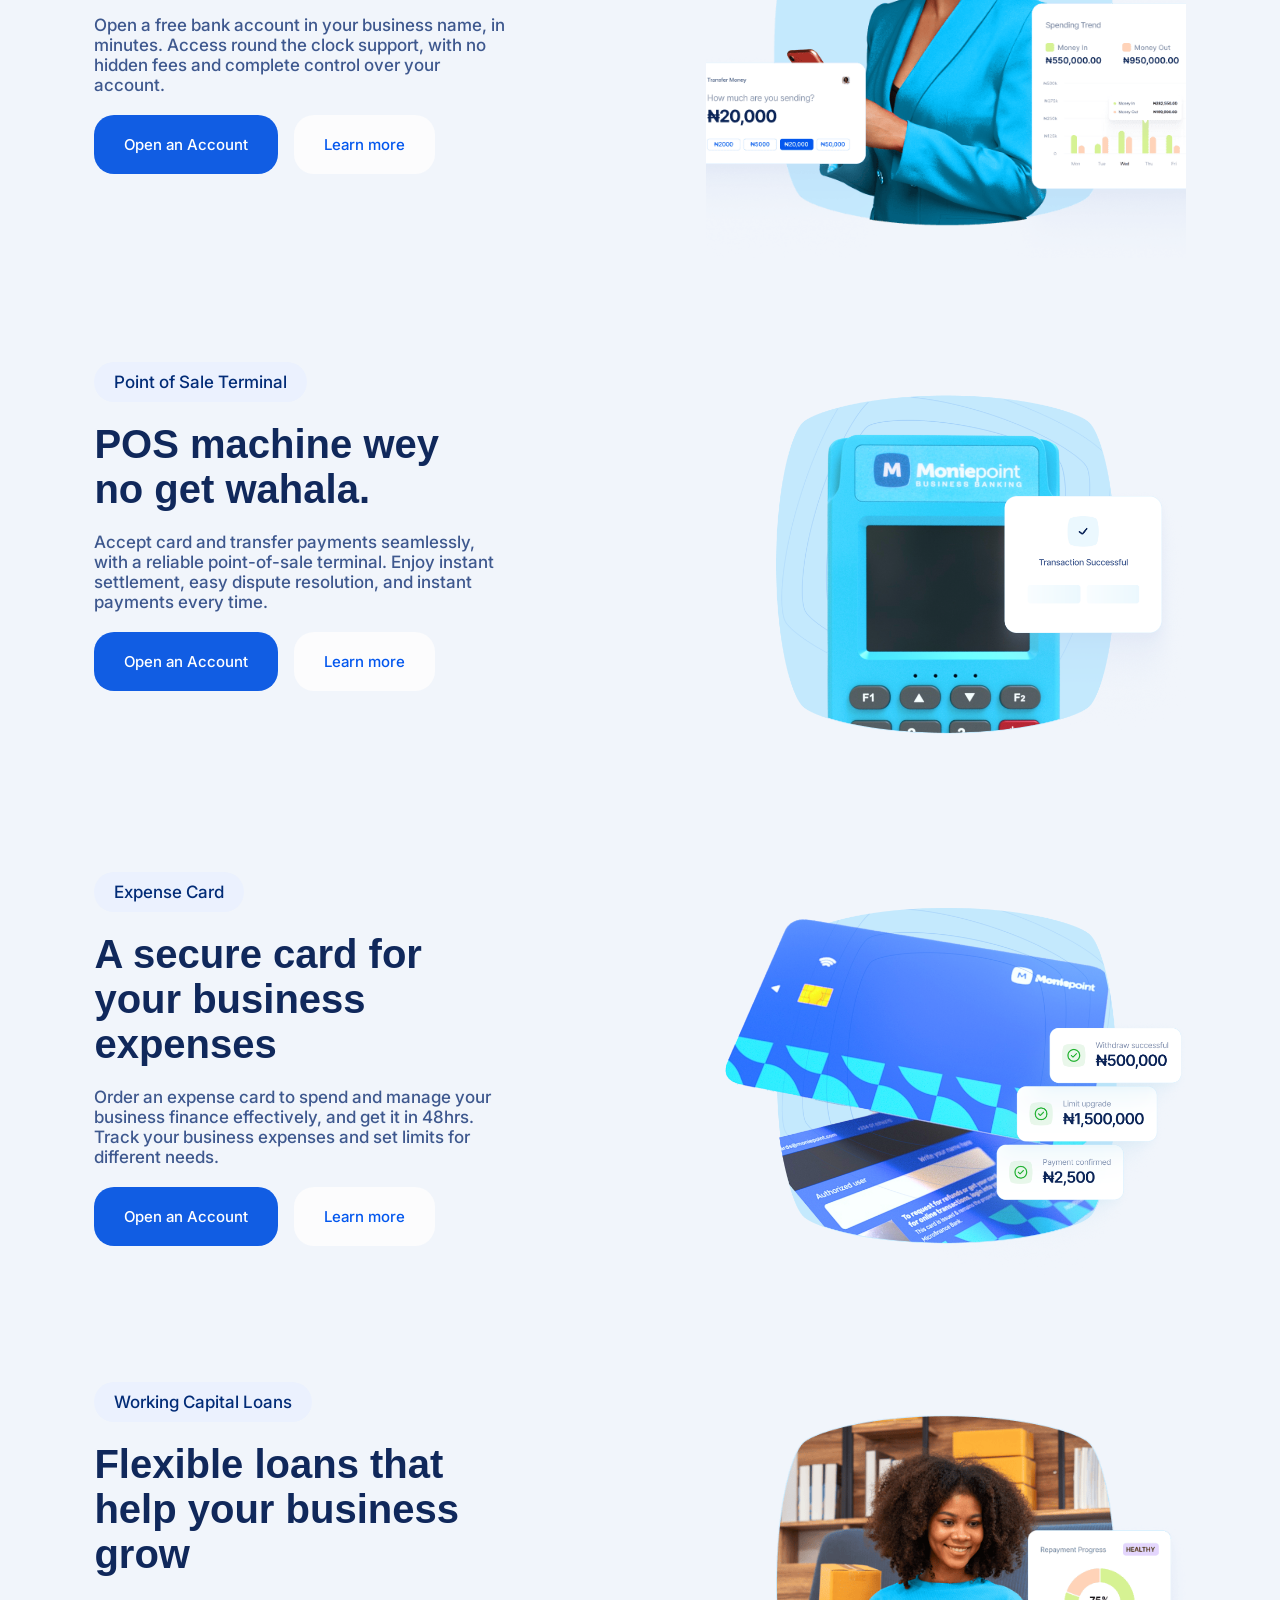
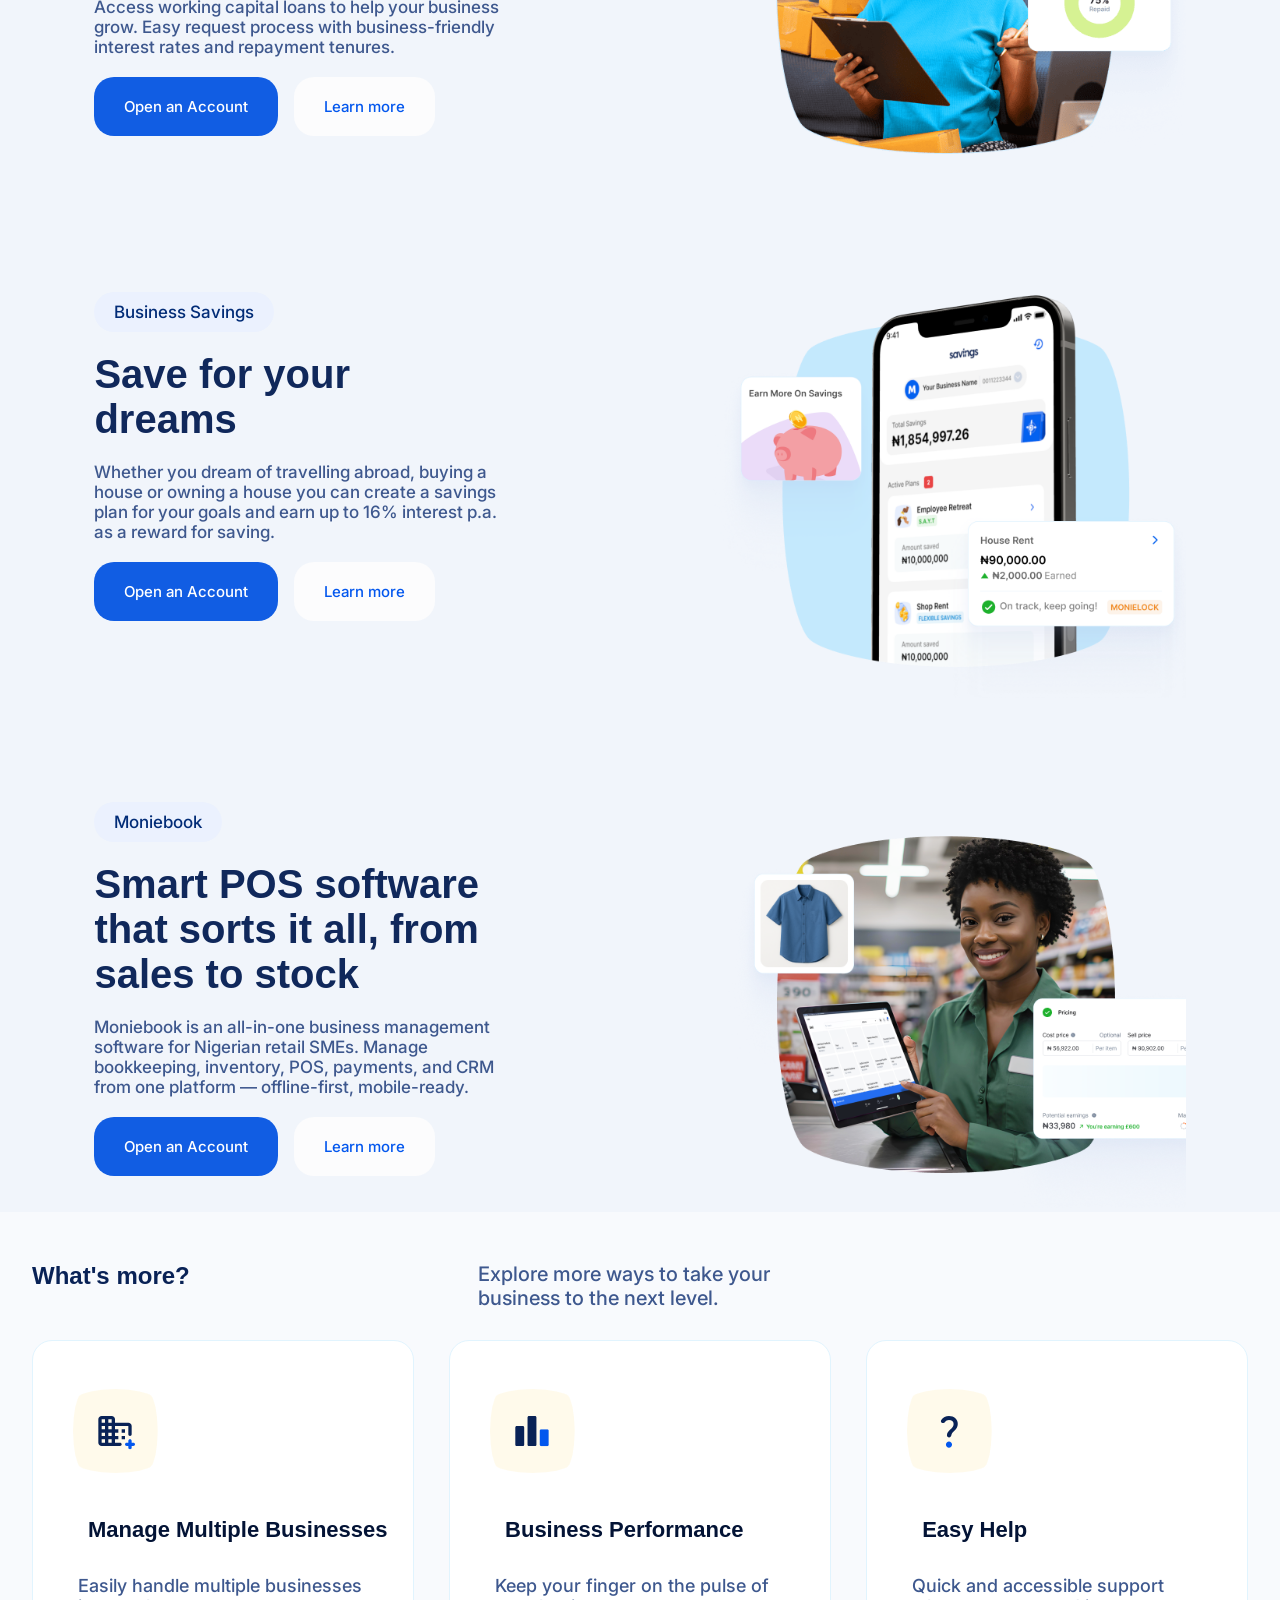
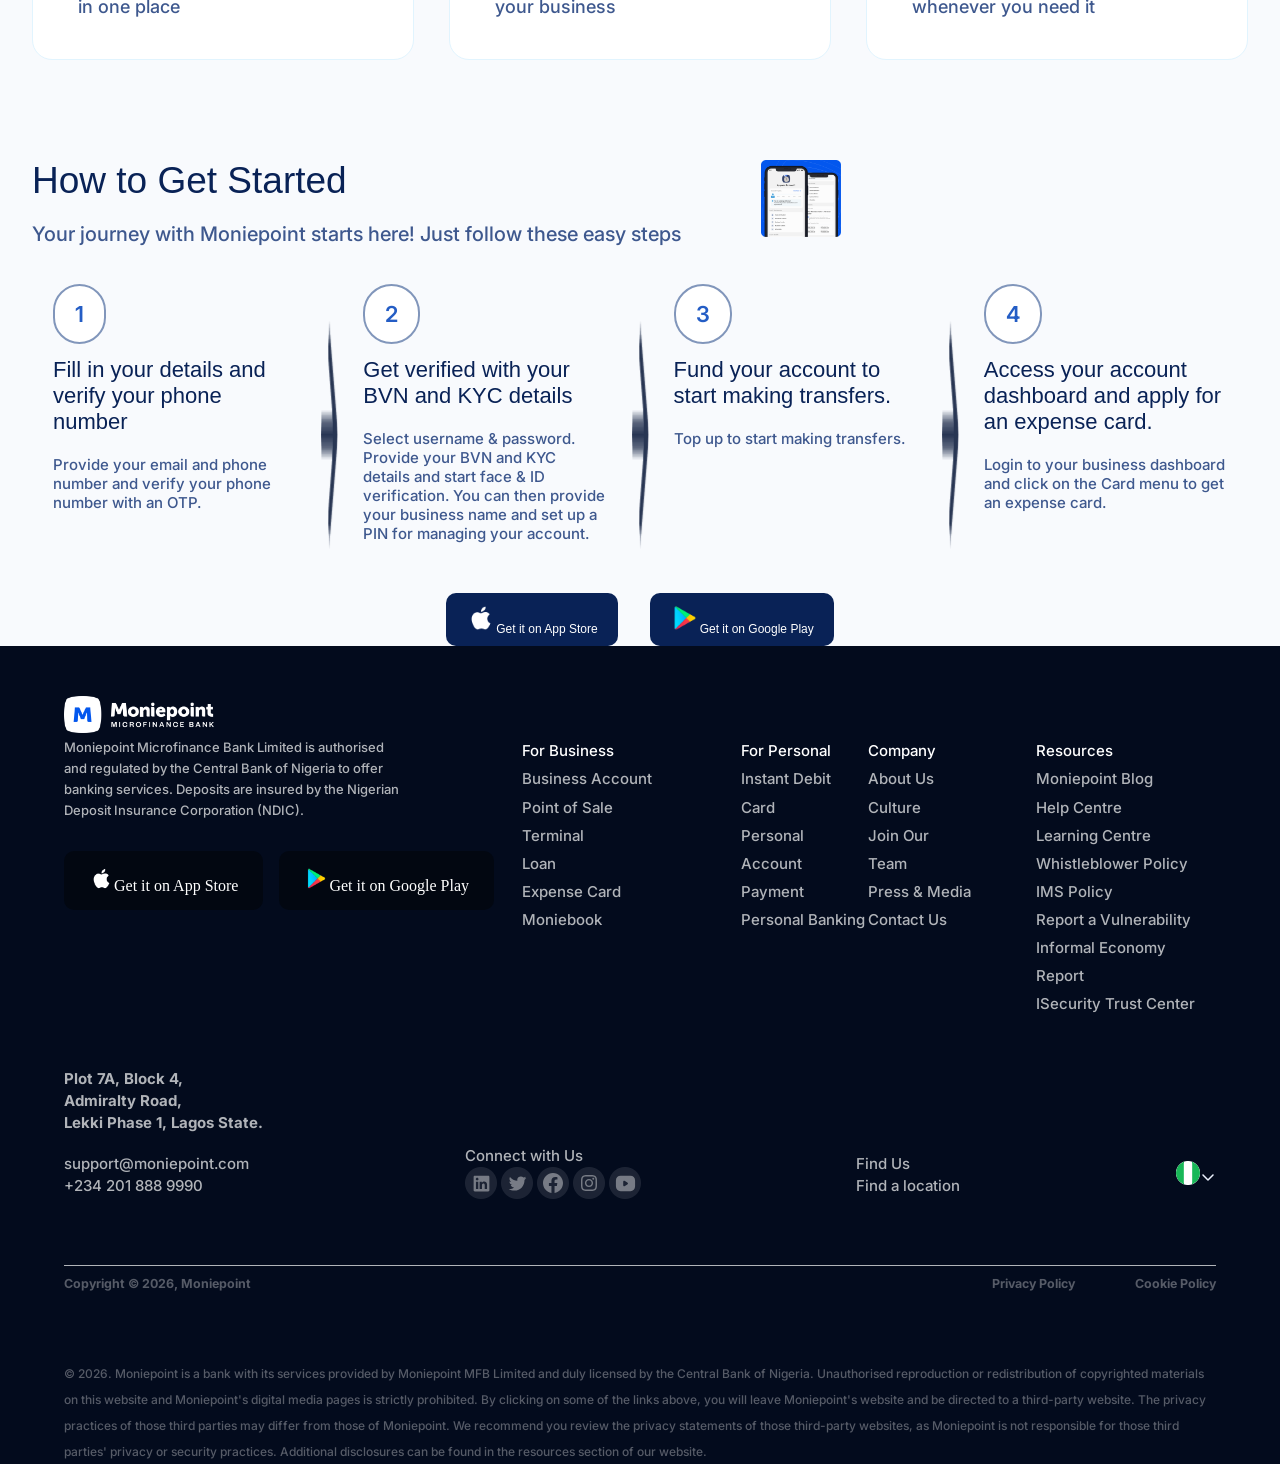
==== commit 3a37ff6a: "landing page done" ====
--- a/index.html
+++ b/index.html
@@ -383,7 +383,7 @@
                         You can then provide your business name and set up a PIN for managing your account.</h5>
                 </div>
 
-                <img src="./images/imgi_78_default.png" alt="" class="arrowside"> 
+                <img src="./images/imgi_78_default.png" alt="" class="arrowside">
 
                 <div class="fundaccount">
                     <span class="number">3</span>
@@ -403,21 +403,144 @@
 
             <div class="botton">
                 <a href="" class="sign apple"><img src="./images/apple.png" alt="" class="store">Get it on App Store</a>
-                <a href="" class="sign google"><img src="./images/playstore.png" alt="" class="store">Get it on Google Play</a>
+                <a href="" class="sign google"><img src="./images/playstore.png" alt="" class="store">Get it on Google
+                    Play</a>
             </div>
         </div>
     </section>
 
 
-
     <!-- footer section -->
 
 
     <footer class="foot">
         <div class="footer-section">
-            
+
+            <img src="./images/monie-white.png" alt="" class="moniewhite">
+
+            <div class="overall">
+                <div class="microfinance">
+                    <p>
+                        Moniepoint Microfinance Bank Limited is authorised and regulated by the Central Bank of Nigeria
+                        to offer banking services. Deposits are insured by the Nigerian Deposit Insurance Corporation
+                        (NDIC).
+                    </p>
+
+                    <div class="bottton">
+                        <a href="" class="signn aapple"><img src="./images/apple.png" alt="" class="storee">Get it on
+                            App Store</a>
+                        <a href="" class="signn ggoogle"><img src="./images/playstore.png" alt="" class="storee">Get it
+                            on Google Play</a>
+                    </div>
+                </div>
+
+                <div class="first-div">
+                    <div class="forbusiness">
+                        <h4 class="forbusinessh4">For Business</h4>
+                        <li><a href="" class="forbusinesslia">Business Account</a></li>
+                        <li><a href="" class="forbusinesslia">Point of Sale Terminal</a></li>
+                        <li><a href="" class="forbusinesslia">Loan</a></li>
+                        <li><a href="" class="forbusinesslia">Expense Card</a></li>
+                        <li><a href="" class="forbusinesslia">Moniebook</a></li>
+                    </div>
+
+                    <div class="forpersonal">
+                        <h4 class="forbusinessh4">For Personal</h4>
+                        <li><a href="" class="forbusinesslia">Instant Debit Card</a></li>
+                        <li><a href="" class="forbusinesslia">Personal Account</a></li>
+                        <li><a href="" class="forbusinesslia">Payment</a></li>
+                        <li><a href="" class="forbusinesslia">Personal Banking</a></li>
+                    </div>
+                </div>
+
+                <div class="second-div">
+                    <div class="company">
+                        <h4 class="forbusinessh4">Company</h4>
+                        <li><a href="" class="forbusinesslia">About Us</a></li>
+                        <li><a href="" class="forbusinesslia">Culture</a></li>
+                        <li><a href="" class="forbusinesslia">Join Our Team</a></li>
+                        <li><a href="" class="forbusinesslia">Press & Media</a></li>
+                        <li><a href="" class="forbusinesslia">Contact Us</a></li>
+                    </div>
+
+                    <div class="resources">
+                        <h4 class="forbusinessh4">Resources</h4>
+                        <li><a href="" class="forbusinesslia">Moniepoint Blog</a></li>
+                        <li><a href="" class="forbusinesslia">Help Centre</a></li>
+                        <li><a href="" class="forbusinesslia">Learning Centre</a></li>
+                        <li><a href="" class="forbusinesslia">Whistleblower Policy</a></li>
+                        <li><a href="" class="forbusinesslia">IMS Policy</a></li>
+                        <li><a href="" class="forbusinesslia">Report a Vulnerability</a></li>
+                        <li><a href="" class="forbusinesslia">Informal Economy Report</a></li>
+                        <li><a href="" class="forbusinesslia">ISecurity Trust Center</a></li>
+                    </div>
+                </div>
+            </div>
+
+
+
+            <div class="addresss">
+                <h4>Plot 7A, Block 4,</h4>
+                <h4>Admiralty Road,</h4>
+                <h4>Lekki Phase 1, Lagos State.</h4>
+            </div>
+
+            <div class="address">
+                <div class="support">
+                    <h4 class="supporth4">support@moniepoint.com</h4>
+                    <h4>+234 201 888 9990</h4>
+                </div>
+
+                <div class="connectus">
+                    <h4>Connect with Us</h4>
+                    <div class="media">
+                        <img src="./images/linkedin.png" alt="">
+                        <img src="./images/twitter.png" alt="">
+                        <img src="./images/facebook.png" alt="">
+                        <img src="./images/instagram.png" alt="">
+                        <img src="./images/youtube.png" alt="">
+                    </div>
+                </div>
+
+                <div class="findus">
+                    <h4>Find Us</h4>
+                    <h4>Find a location</h4>
+                </div>
+
+                <div class="nigeria">
+                    <img src="./images/nigeria.png" alt=""><img src="./images/imgi_74_default.png" alt="">
+                </div>
+
+            </div>
+
+
+            <div class="linee">
+            </div>
+
+            <div class="copyright">
+                <h5>Copyright © 2026, Moniepoint</h5>
+                <div class="policy">
+                    <h5>Privacy Policy</h5>
+                    <h5>Cookie Policy</h5>
+                </div>
+            </div>
+
+            <div class="last">
+                <p>
+                    © 2026. Moniepoint is a bank with its services provided by Moniepoint MFB Limited and duly licensed
+                    by
+                    the Central Bank of Nigeria. Unauthorised reproduction or redistribution of copyrighted materials on
+                    this website and Moniepoint's digital media pages is strictly prohibited. By clicking on some of the
+                    links above, you will leave Moniepoint's website and be directed to a third-party website. The
+                    privacy
+                    practices of those third parties may differ from those of Moniepoint. We recommend you review the
+                    privacy statements of those third-party websites, as Moniepoint is not responsible for those third
+                    parties' privacy or security practices. Additional disclosures can be found in the resources section
+                    of
+                    our website.
+                </p>
+            </div>
         </div>
     </footer>
 </body>
-
 </html>
--- a/style.css
+++ b/style.css
@@ -1216,8 +1216,6 @@
 }
 
 
-
-
             /* footer section */
 
     
@@ -1226,5 +1224,183 @@
     width: 100%;
 }
 .footer-section{
-    width: 95%;
+    width: 90%;
+    margin: auto;
+}
+.moniewhite{
+    width: 150px;
+    margin-top: 50px;
+}
+.overall{
+    display: flex;
+    justify-content: space-between;
+    /* border: 2px solid crimson; */
+    margin-bottom: 50px;
+}
+.first-div{
+    display: flex;
+    gap: 4em;
+}
+.second-div{
+    display: flex;
+    gap: 4em;
+}
+.microfinance{
+    /* border: 2px solid crimson; */
+    width: 40%;
+    /* height: 30%; */
+}
+.microfinance p{
+    font-family: "Inter", sans-serif;
+    font-optical-sizing: auto;
+    font-size: 13px;
+    font-weight: 500;
+    color: #B1B4B9;
+    line-height: 20.8505px;
+    margin-bottom: 30px;
+    /* border: 2px solid green; */
+    width: 75%;
+}
+.bottton{
+    display: flex;
+    gap: 1em;
+    align-items: center;
+}
+.signn{
+    background-color: #020711;
+    padding: 15px 25px;
+    border-radius: 10px;
+    color: white;
+}
+.storee{
+    width: 25px;
+}
+.forbusiness{
+    line-height: 28.0789px;
+}
+.forpersonal{
+    line-height: 28.0789px;
+}
+.company{
+    line-height: 28.0789px;
+}
+.resources{
+    line-height: 28.0789px;
+}
+.forbusinessh4{
+    font-family: "Inter", sans-serif;
+    font-optical-sizing: auto;
+    font-size: 15px;
+    font-weight: 500;
+    color: white;
+}
+.forbusinesslia{
+    font-family: "Inter", sans-serif;
+    font-optical-sizing: auto;
+    font-size: 15px;
+    font-weight: 500;
+    color: #B1B4B9;
+}
+
+.addresss{
+    margin-bottom: 10px;
+    font-family: "Inter", sans-serif;
+    font-optical-sizing: auto;
+    font-size: 15px;
+    font-weight: 500;
+    color: #B1B4B9;
+    line-height: 22.1596px;
+}
+.address{
+    display: flex;
+    /* border: 2px solid yellow; */
+    justify-content: space-between;
+    align-items: center;
+    margin-bottom: 60px;
+}
+.address h4{
+    font-family: "Inter", sans-serif;
+    font-optical-sizing: auto;
+    font-size: 15px;
+    font-weight: 500;
+    color: #B1B4B9;
+    line-height: 22.1596px;
+}
+.connectus{
+    line-height: 22.1596px;
+}
+.findus{
+    line-height: 22.1596px;
+}
+.linee{
+    border-top: thin solid #B1B4B9;
+    margin-bottom: 10px;
+}
+.copyright{
+    display: flex;
+    justify-content: space-between;
+    font-family: "Inter", sans-serif;
+    font-optical-sizing: auto;
+    font-size: 15px;
+    font-weight: 500;
+    color: #565B67;
+    margin-bottom: 70px;
+}
+.policy{
+    display: flex;
+    gap: 4em;
+}
+.last p{
+    color: #565B67;
+    font-family: "Inter", sans-serif;
+    font-optical-sizing: auto;
+    font-size: 12px;
+    font-weight: 500;
+    line-height: 25.8971px;
+}
+
+
+            /* footer media query */
+
+@media(max-width:1075px){
+    .bottton a{
+        font-size: 10px;
+    }
+}
+
+@media(max-width:961px){
+    .microfinance{
+        width: 100%;
+    }
+    .microfinance p{
+        width: 100%;
+    }
+    .overall{
+        flex-direction: column;
+    }
+    .bottton{
+        margin-bottom: 20px;
+    }
+    .first-div{
+        display: flex;
+        justify-content: center; 
+        margin-bottom: 20px;
+    }
+    .second-div{
+        display: flex;
+        justify-content: center; 
+    }
+}
+
+@media(max-width:575px){
+    .first-div{
+        margin-bottom: 20px;
+    }
+    .support{
+        display: none;
+    }
+    .address{
+        display: flex;
+        gap: 1em;
+    }
 }
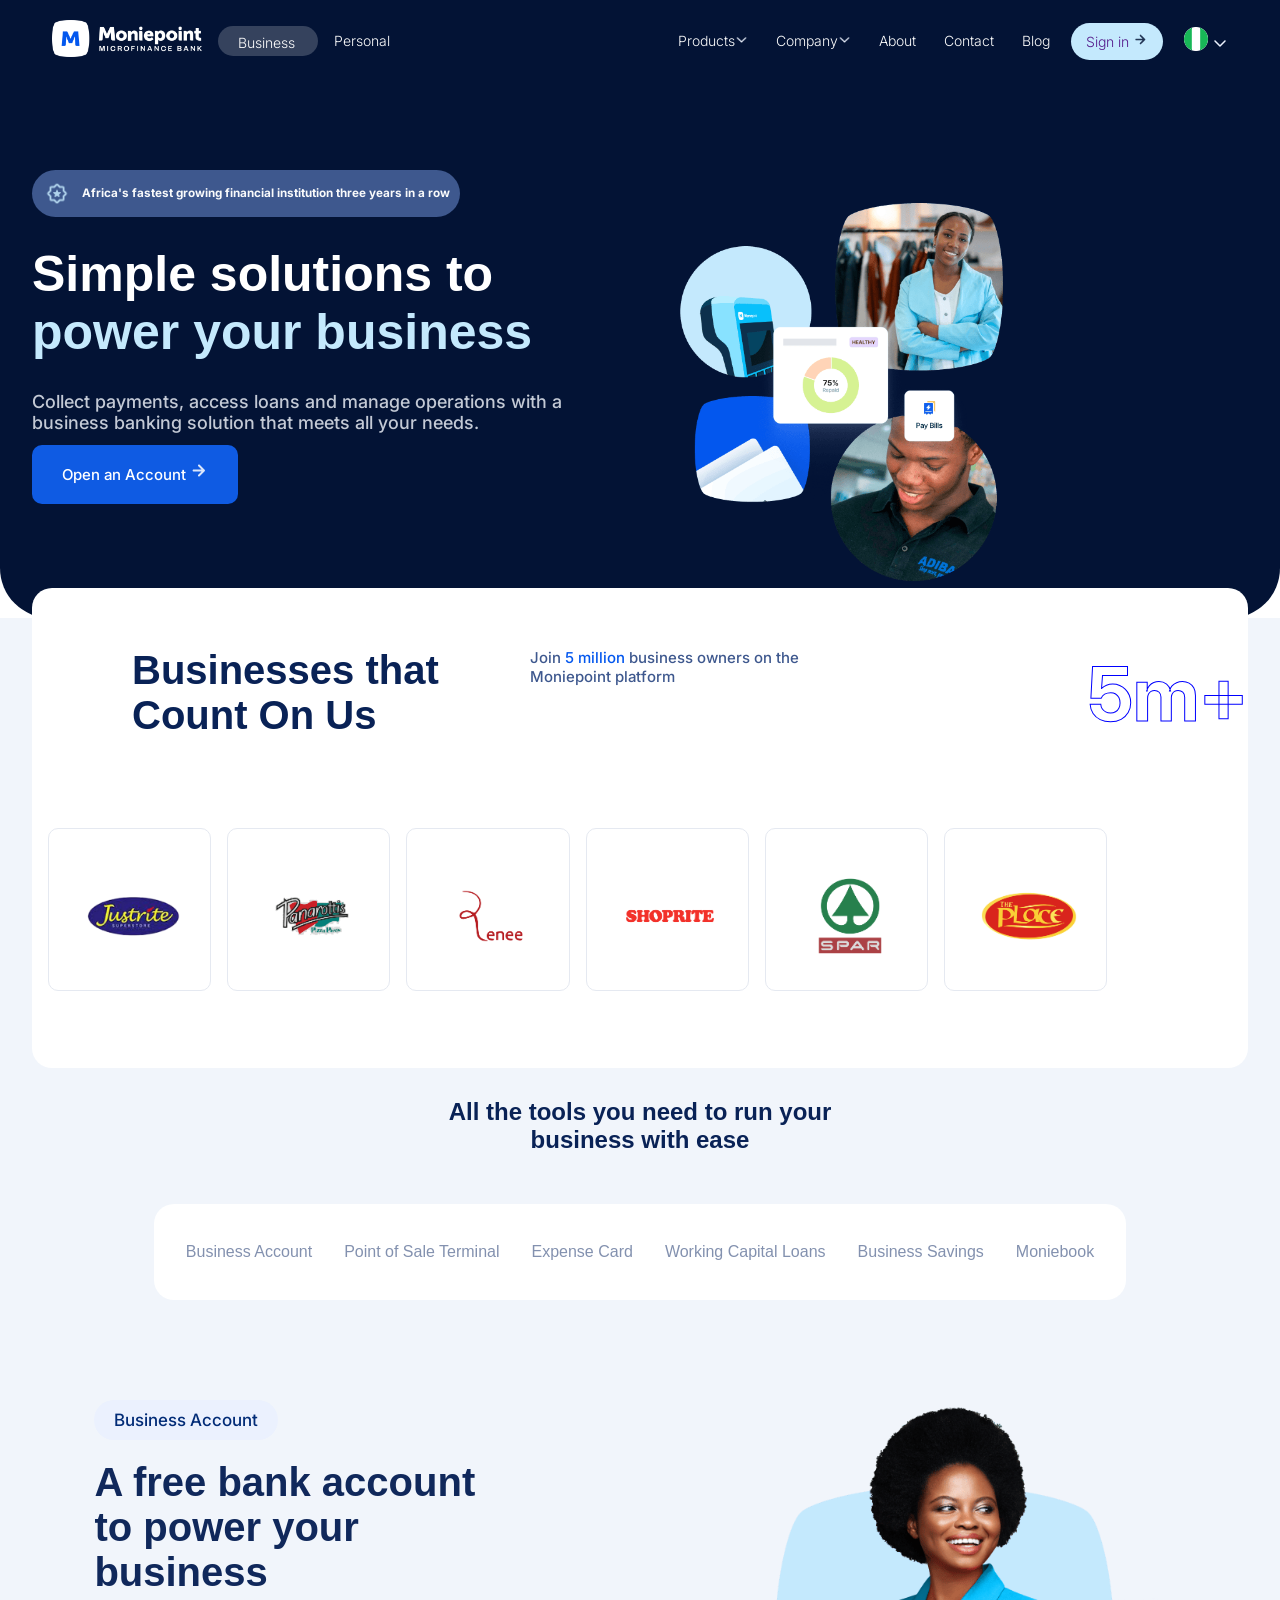
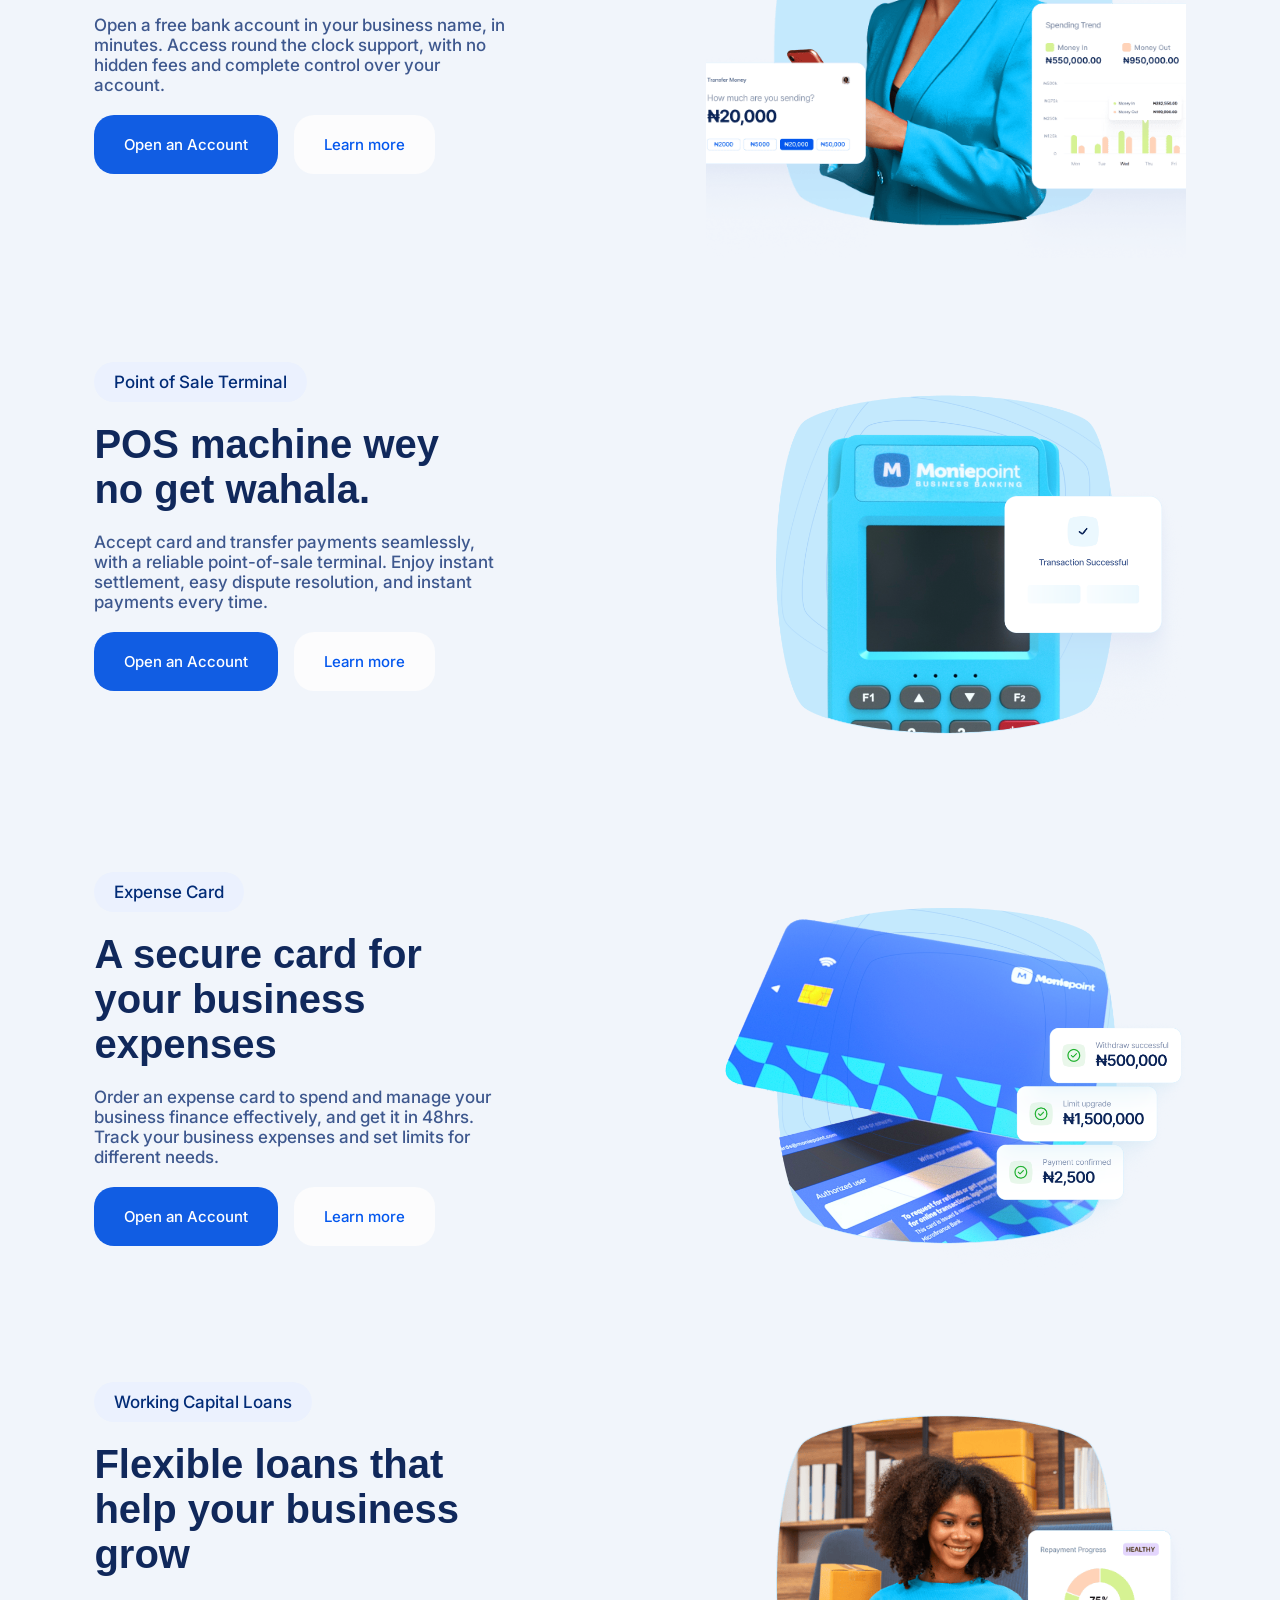
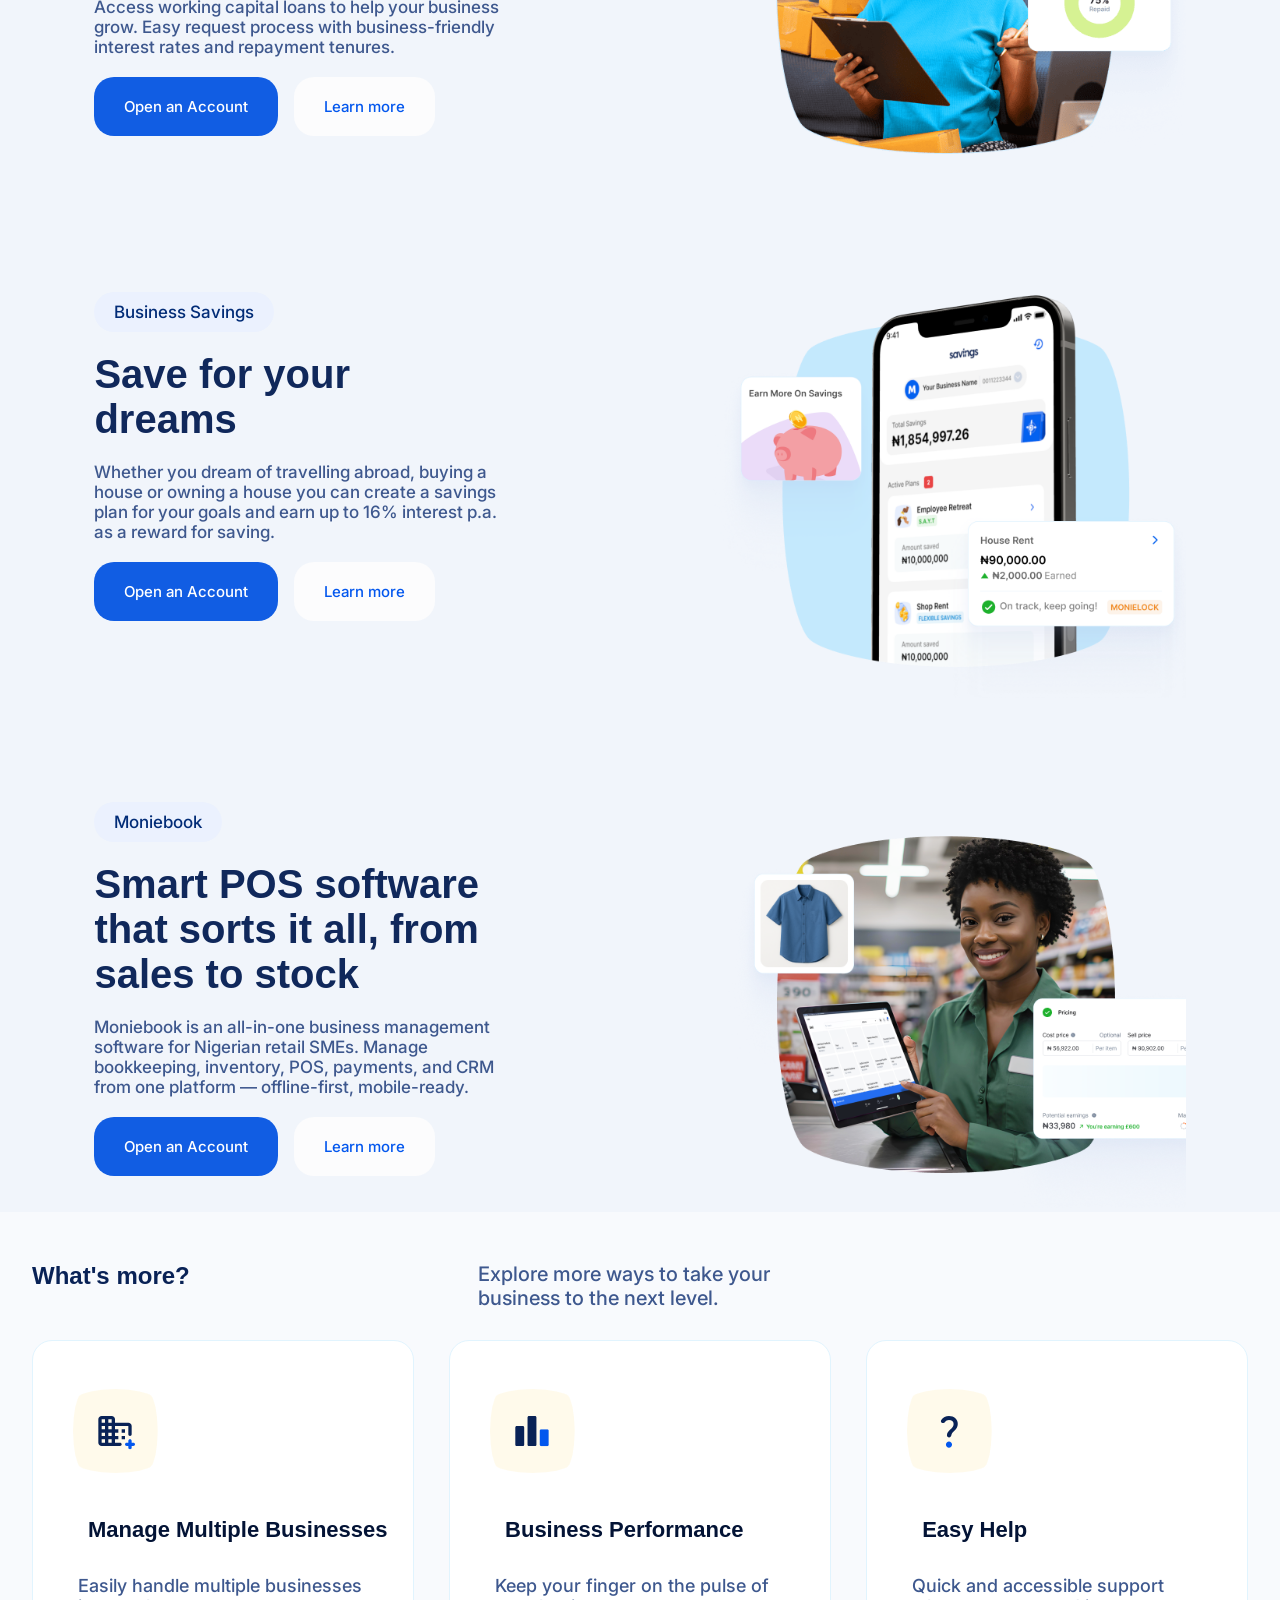
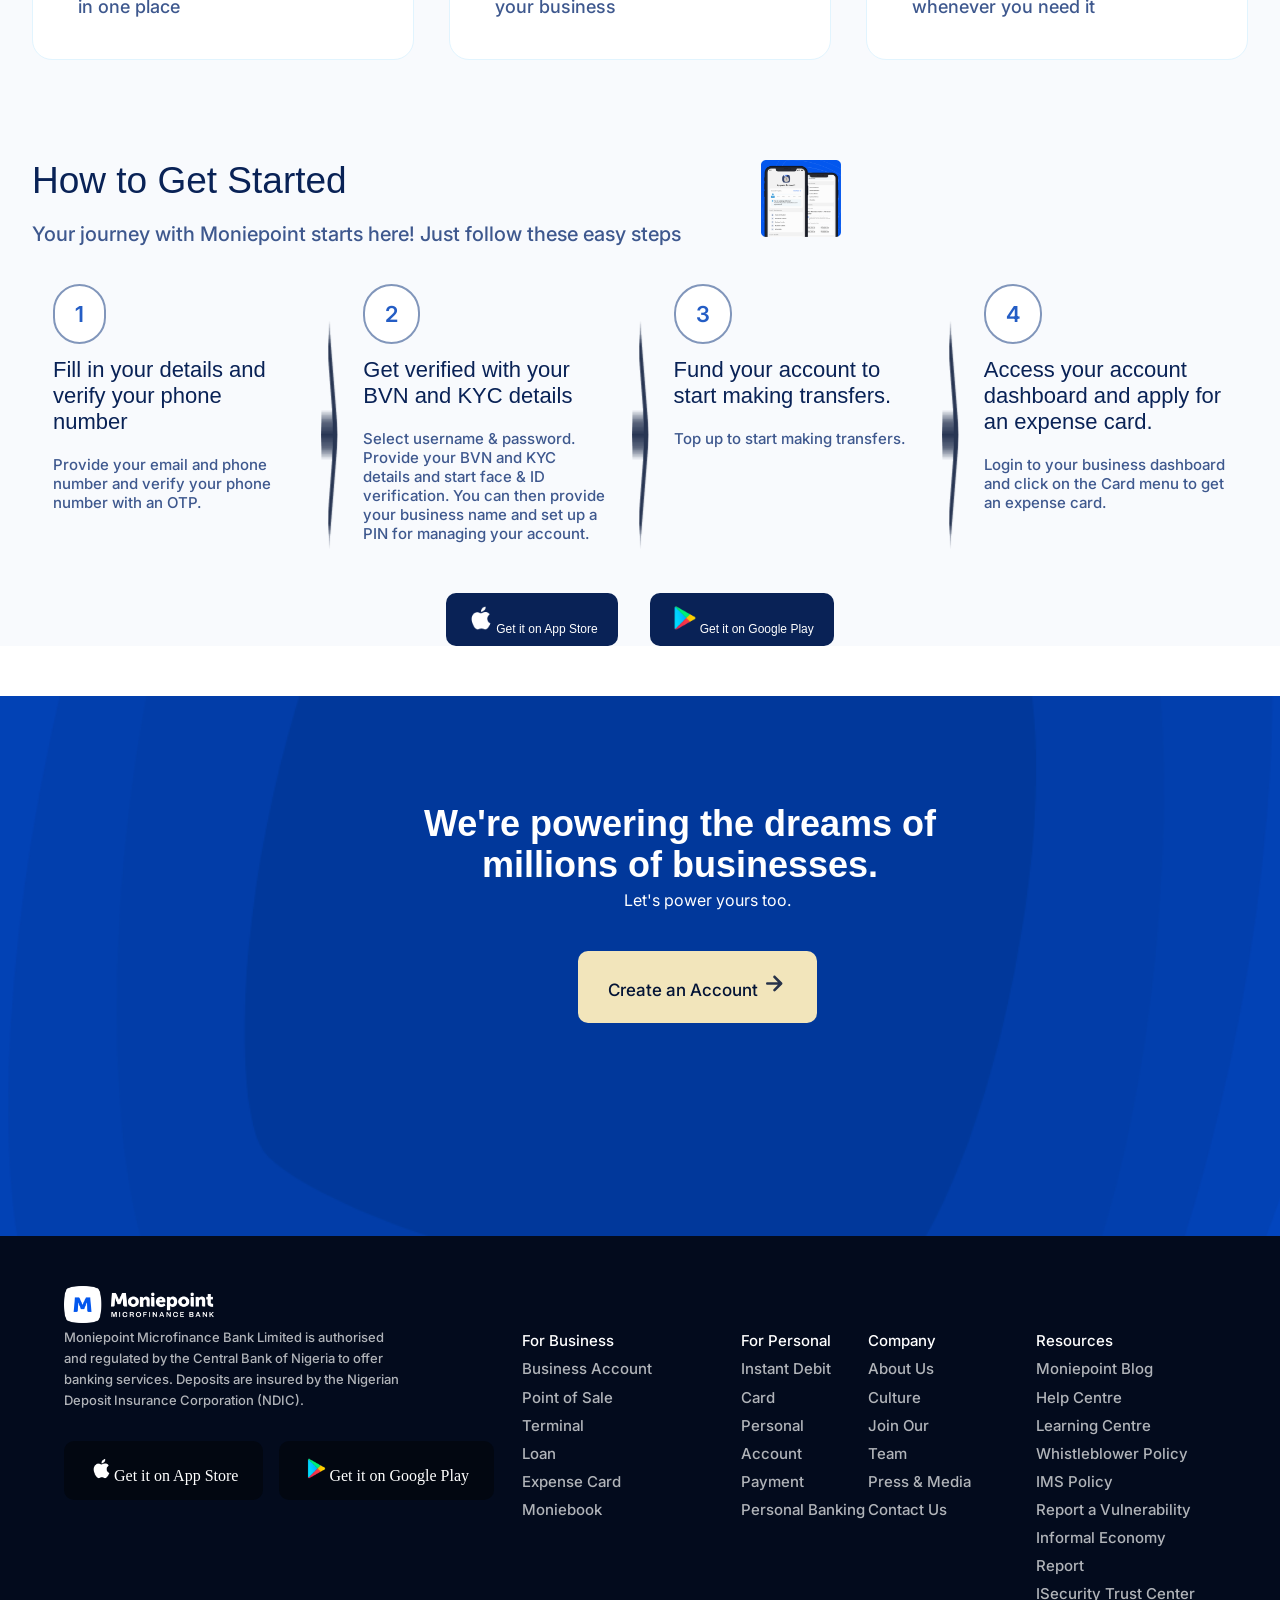
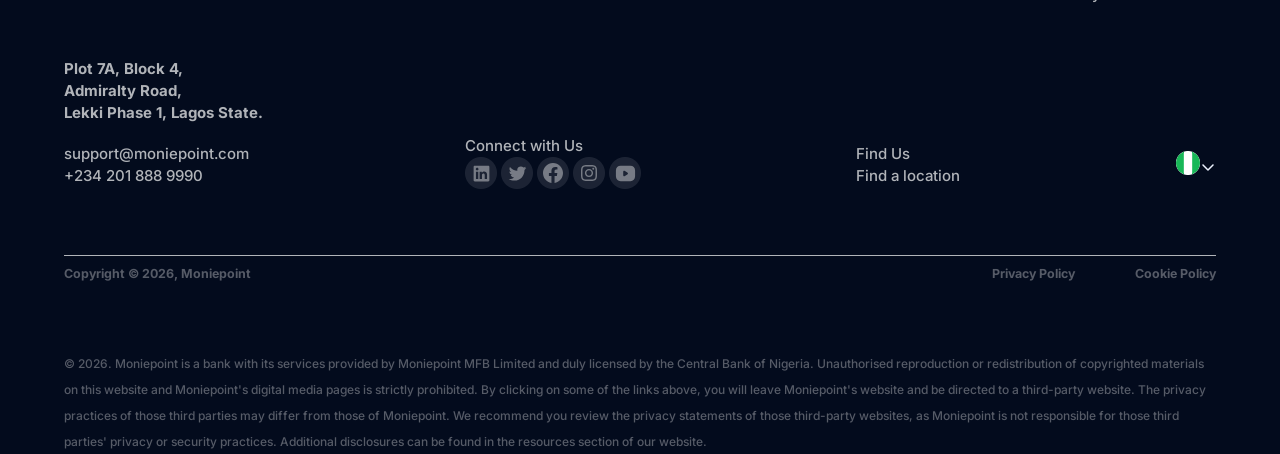
==== commit 3dd18e72: "done with aboutpage" ====
--- a/index.html
+++ b/index.html
@@ -44,7 +44,7 @@
 
                 <div class="logo-div">
 
-                    <a href=""><img src="./images/monie-white.png" alt=""></a>
+                    <a href="./index.html"><img src="./images/monie-white.png" alt=""></a>
 
                     <li class="busy">Business</li>
                     <li class="per">Personal</li>
@@ -93,10 +93,11 @@
 
                             </div> -->
                         </li>
-                        <li><a href="">Company<img src="./images/imgi_74_default.png" alt=""></a></li>
-                        <li><a href="">About</a></li>
-                        <li><a href="">Contact</a></li>
-                        <li><a href="">Blog</a></li>
+                        <li><a href="./otherhtml files/press.html">Company<img src="./images/imgi_74_default.png"
+                                    alt=""></a></li>
+                        <li><a href="./otherhtml files/aboutpage.html">About</a></li>
+                        <li><a href="./otherhtml files/contactpage.html">Contact</a></li>
+                        <li><a href="./otherhtml files/blog.html">Blog</a></li>
 
                     </ul>
 
@@ -408,6 +409,16 @@
             </div>
         </div>
     </section>
+
+                    <!-- No section -->
+
+
+    <div class="dreams">
+        <h1>We're powering the dreams of millions of businesses.</h1>
+        <h5>Let's power yours too.</h5>
+
+        <a href="">Create an Account <img src="./images/imgi_78_default.png" alt=""></a>
+    </div>
 
 
     <!-- footer section -->
@@ -543,4 +554,5 @@
         </div>
     </footer>
 </body>
+
 </html>
--- a/style.css
+++ b/style.css
@@ -1126,6 +1126,7 @@
     justify-content: center;
     align-items: center;
     gap: 2em;
+    margin-bottom: 50px;
 }
 .store{
     width: 30px;
@@ -1216,6 +1217,172 @@
 }
 
 
+                /* no section */
+
+
+.dreams{
+    background-image: url(../images/imgi_9_ctaL.png);
+    background-repeat: no-repeat;
+    background-position: center;
+    background-size:cover;
+    background-color: #0349C7;
+    min-height: 60vh;
+    position: relative;
+}
+.dreams h1{
+    src: url("./fonts/Aventa-Bold.woff2") format("woff2");
+    font-style: normal;
+    font-family: "Aventa-Bold", sans-serif;
+    font-size: 36px;
+    font-weight: 600;
+    line-height: 40.3729px;
+    width: 50%;
+    color: white;
+    position: absolute;
+    top: 3em;
+    left: 10em;
+    text-align: center;
+}
+.dreams h5{
+    font-family: "Inter", sans-serif;
+    font-optical-sizing: auto;
+    font-size: 16px;
+    font-weight: 400;
+    line-height: 24.96px;
+    color: white;
+    position: absolute;
+    top: 12em;
+    left: 39em;
+    text-align: center;
+}
+.dreams a{
+    position: absolute;
+    top: 15em;
+    left: 34em;
+    text-align: center;
+    padding: 20px 30px;
+    background-color: #F2E5BB;
+    color: #031335;
+    line-height: 23.905px;
+    font-family: "Inter", sans-serif;
+    font-optical-sizing: auto;
+    font-size: 17px;
+    font-weight: 500;
+    border-radius: 10px;
+}
+
+
+                /* no section media query */
+
+
+@media(max-width:1072px){
+    .dreams h1{
+        position: absolute;
+        top: 2em;
+        left: 7.5em;
+        text-align: center;
+    }
+    .dreams h5{
+        position: absolute;
+        top: 10em;
+        left: 29em;
+        text-align: center;
+    }
+    .dreams a{
+        position: absolute;
+        top: 12em;
+        left: 25em;
+    }
+}
+@media(max-width:906px){
+    .dreams h1{
+        position: absolute;
+        top: 2em;
+        left: 5px;
+        width: 100%;
+        text-align: center;
+    }
+    .dreams h5{
+        position: absolute;
+        top: 10em;
+        left: 23em;
+        text-align: center;
+    }
+    .dreams a{
+        position: absolute;
+        top: 12em;
+        left: 20em;
+    }
+}
+@media(max-width:782px){
+    .dreams h5{
+        position: absolute;
+        top: 10em;
+        left: 18em;
+        text-align: center;
+    }
+    .dreams a{
+        position: absolute;
+        top: 12em;
+        left: 15em;
+    }
+}
+@media(max-width:620px){
+    .dreams h5{
+        position: absolute;
+        top: 10em;
+        left: 12em;
+        text-align: center;
+    }
+    .dreams a{
+        position: absolute;
+        top: 12em;
+        left: 10em;
+    }
+}
+@media(max-width:468px){
+    .dreams h1{
+        position: absolute;
+        top: 1em;
+        left: 5px;
+        width: 100%;
+        text-align: center;
+    }
+    .dreams h5{
+        position: absolute;
+        top: 10em;
+        left: 8em;
+        text-align: center;
+    }
+    .dreams a{
+        position: absolute;
+        top: 12em;
+        left: 7em;
+    }
+}
+@media(max-width:320px){
+    .dreams h1{
+        position: absolute;
+        top: 1em;
+        left: 5px;
+        width: 100%;
+        text-align: center;
+    }
+    .dreams h5{
+        position: absolute;
+        top: 13em;
+        left: 5em;
+        text-align: center;
+    }
+    .dreams a{
+        position: absolute;
+        top: 15em;
+        left: 2em;
+    }
+}
+
+
+
             /* footer section */
 
     
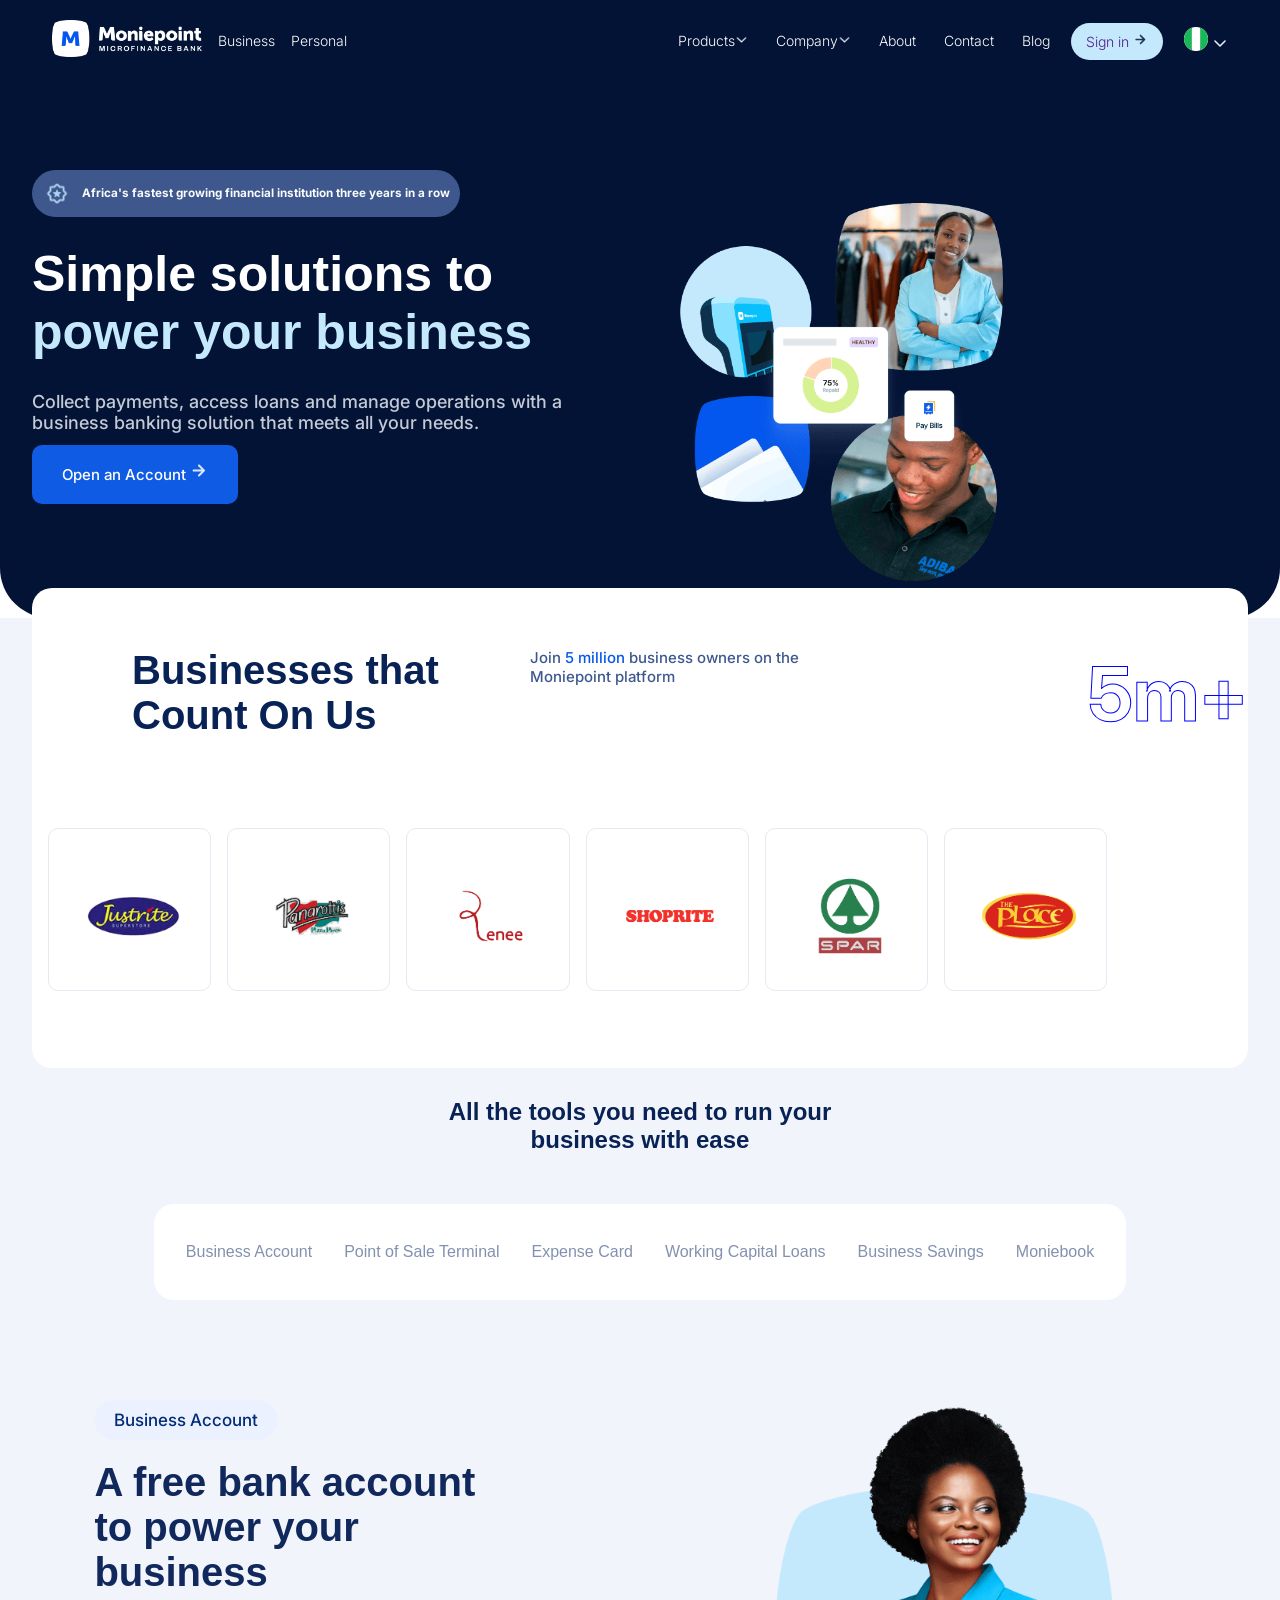
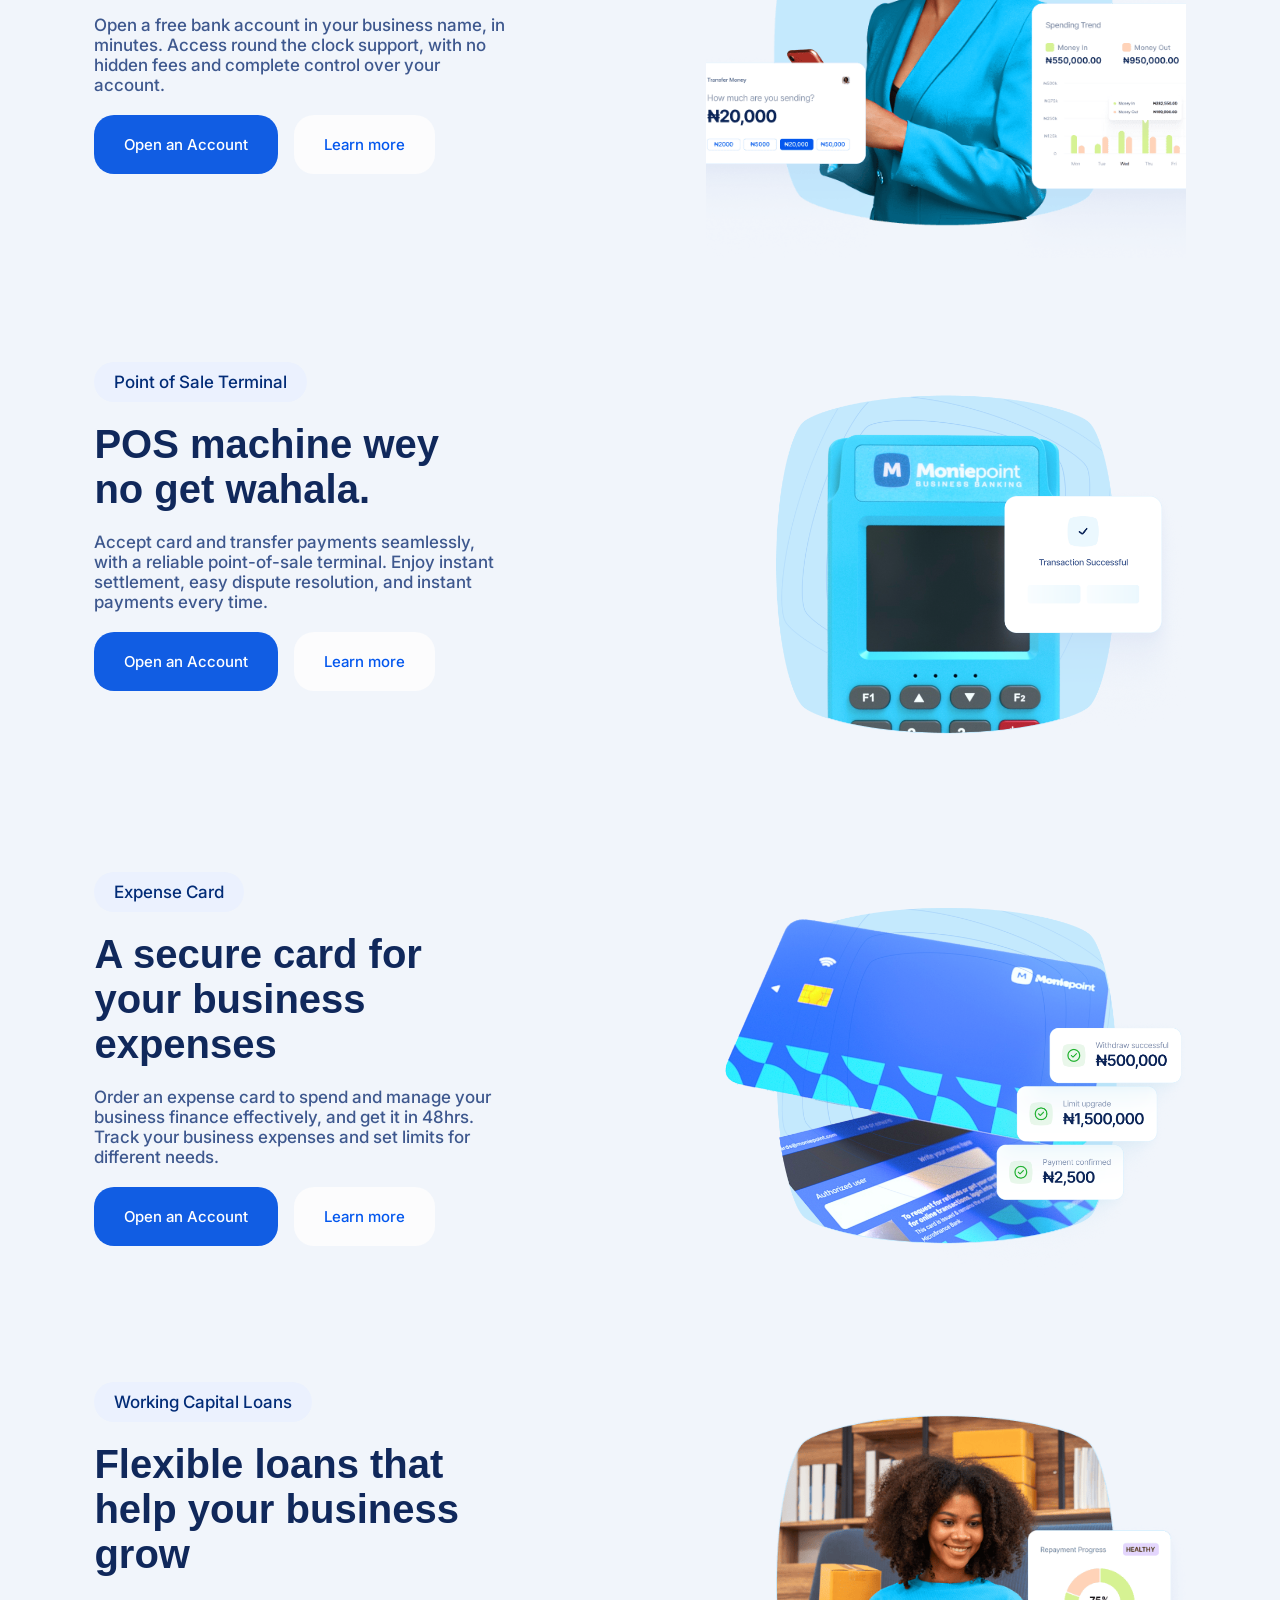
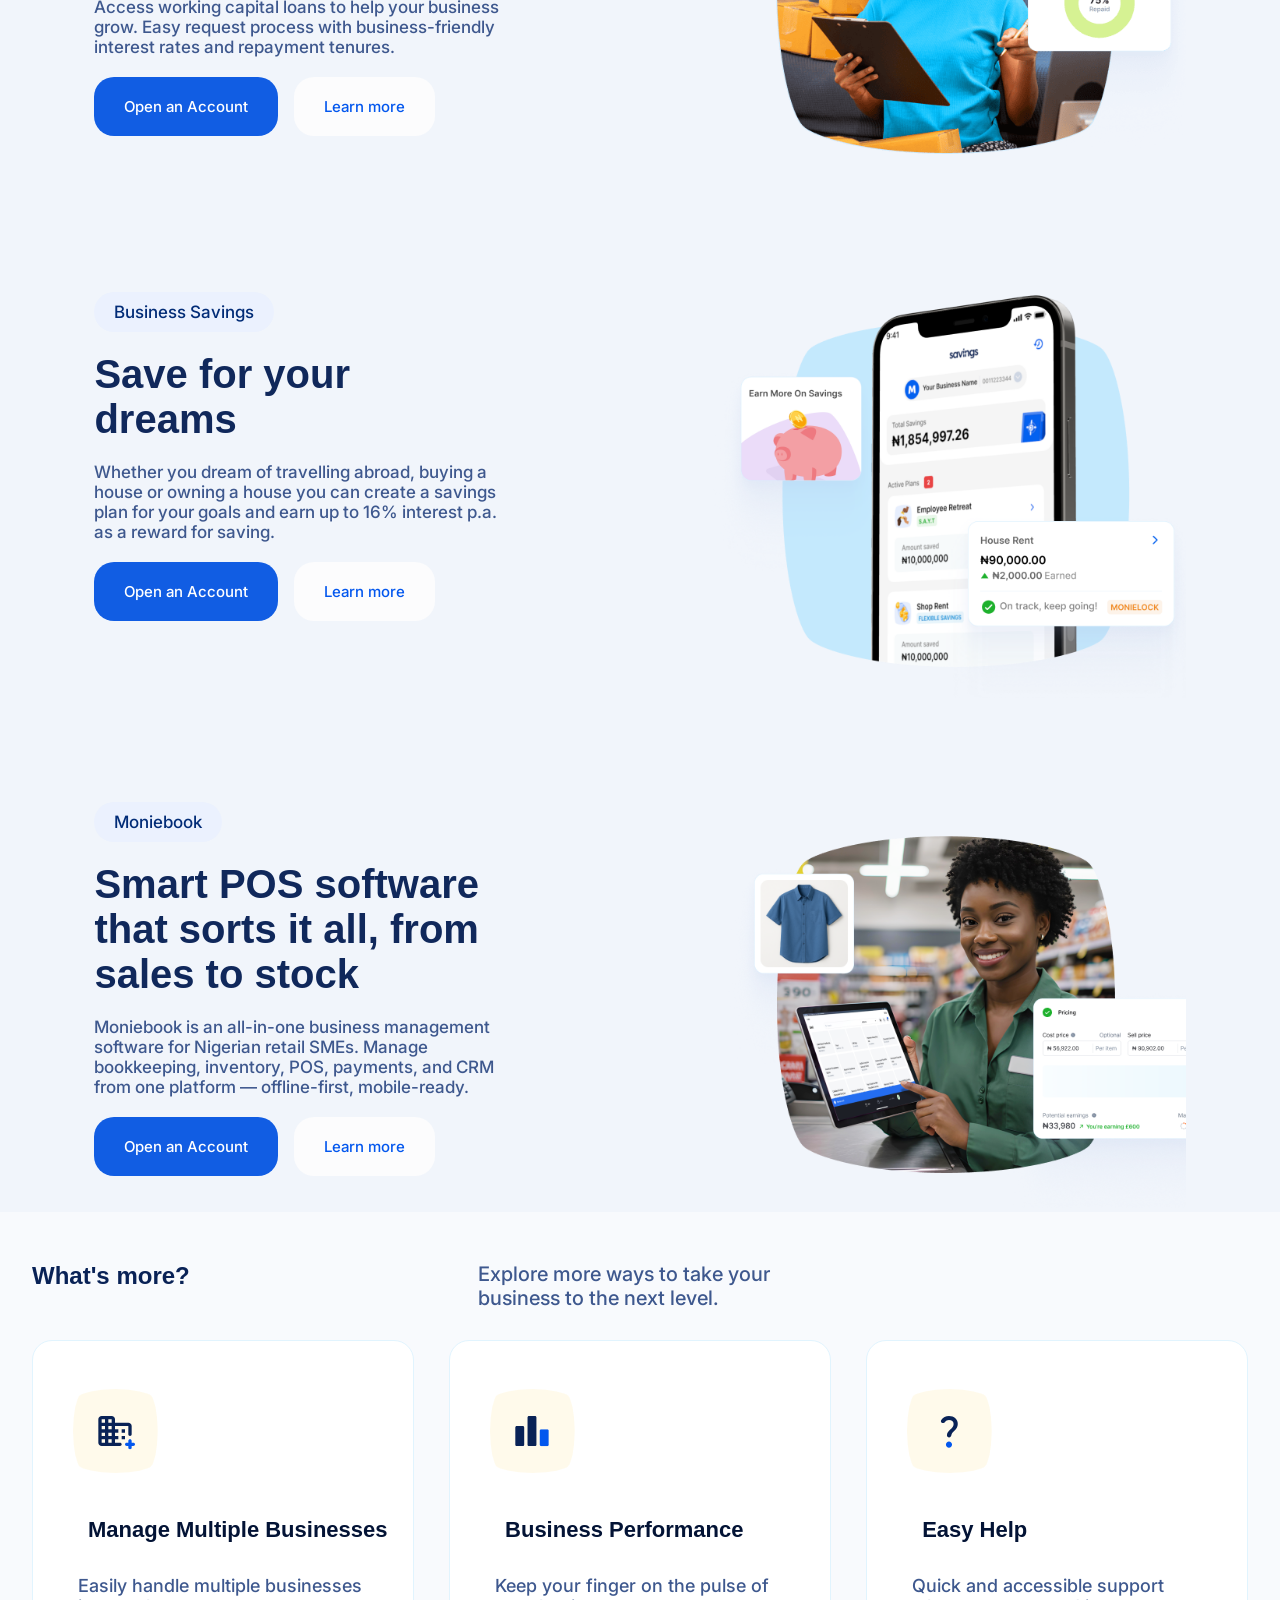
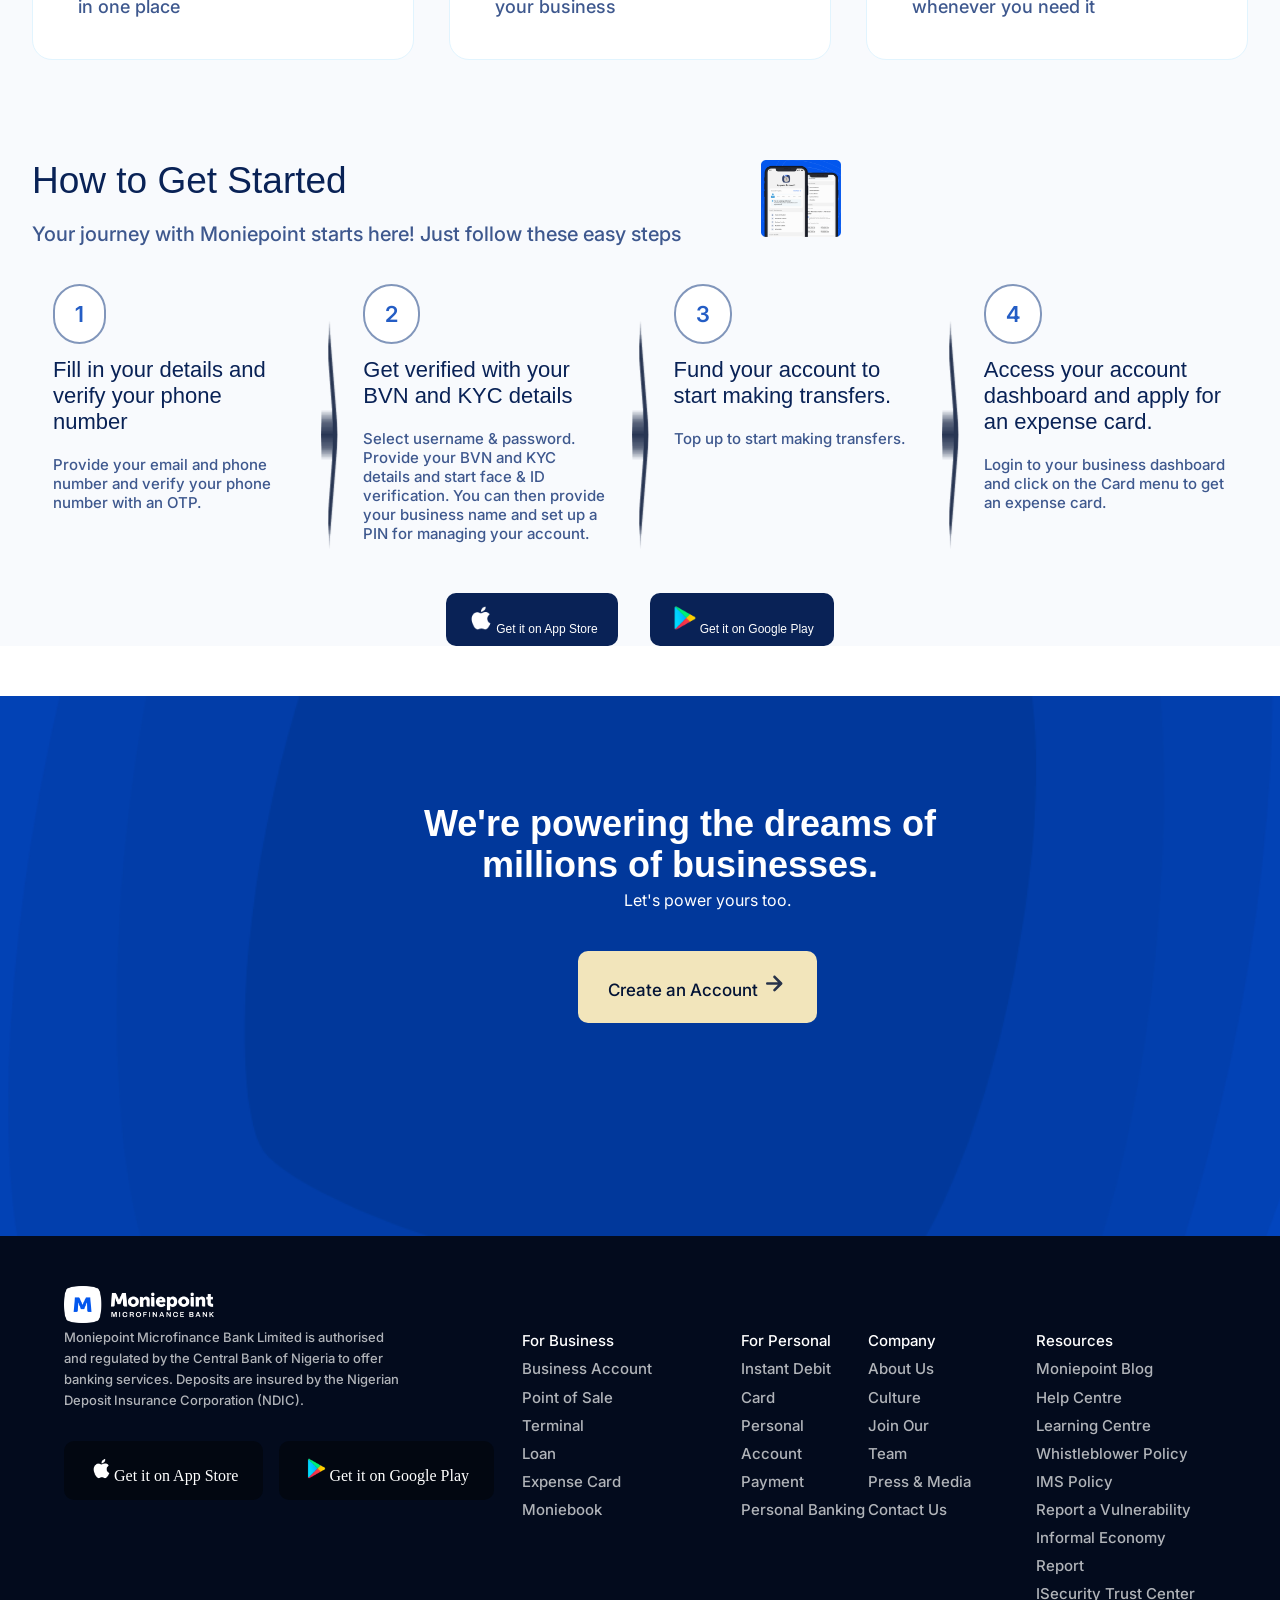
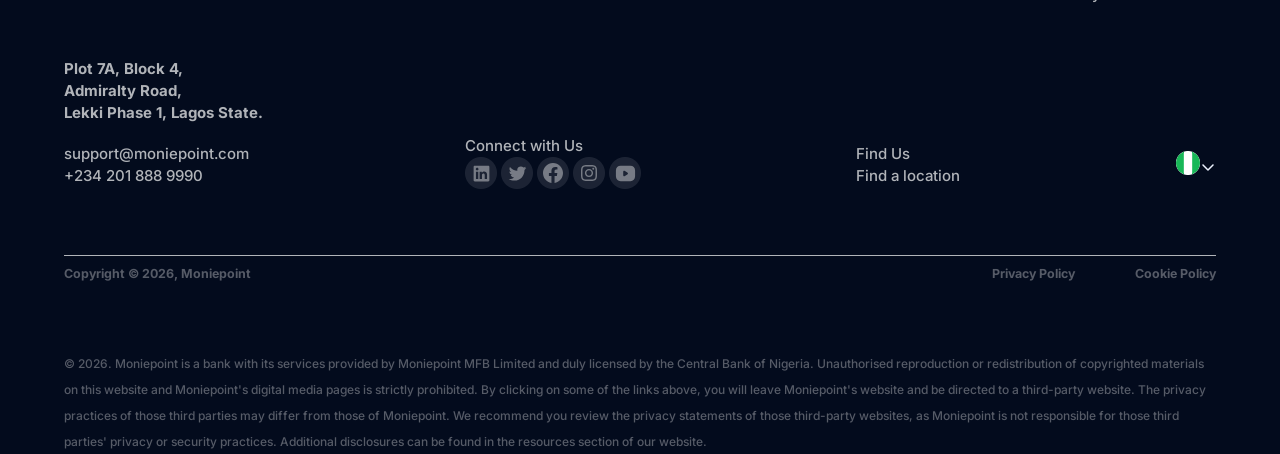
==== commit fb141e88: "personal page added" ====
--- a/index.html
+++ b/index.html
@@ -7,7 +7,7 @@
     , initial-scale=1.0">
 
     <link rel="shortcut icon" href="./images/download.jpeg" type="image/x-icon">
-    <title>point-monie</title>
+    <title>Business point-monie</title>
 
     <script src="https://c.webfontfree.com/c.js?f=Averta-ExtraBold" type="text/javascript"></script>
 
@@ -93,11 +93,10 @@
 
                             </div> -->
                         </li>
-                        <li><a href="./otherhtml files/press.html">Company<img src="./images/imgi_74_default.png"
-                                    alt=""></a></li>
-                        <li><a href="./otherhtml files/aboutpage.html">About</a></li>
-                        <li><a href="./otherhtml files/contactpage.html">Contact</a></li>
-                        <li><a href="./otherhtml files/blog.html">Blog</a></li>
+                        <li><a href="./otherhtml files/press.html" class="companyone">Company<img src="./images/imgi_74_default.png"alt=""></a></li>
+                        <li><a href="./otherhtml files/aboutpage.html" class="about">About</a></li>
+                        <li><a href="./otherhtml files/contactpage.html" class="contact">Contact</a></li>
+                        <li><a href="./otherhtml files/blog.html" class="blog">Blog</a></li>
 
                     </ul>
 
--- a/style.css
+++ b/style.css
@@ -72,14 +72,14 @@
     font-weight: 300;
     color: #FDFDFD;
 }
-.busy{
+/* .busy{
     border: none;
     border-radius: 20px;
     height: 30px;
     width: 100px;
     background-color: #35425D;
     padding: 8px 20px;
-}
+} */
 
 .first-list{
     display: flex;
@@ -123,6 +123,43 @@
 .harmburger{
     display: none;
 }
+.busy:hover{
+    border: none;
+    border-radius: 50px;
+    background-color: #35425D;
+    padding: 10px 20px;
+}
+.per:hover{
+    border: none;
+    border-radius: 50px;
+    background-color: #35425D;
+    padding: 10px 20px;
+}
+.companyone:hover{
+    border: none;
+    border-radius: 50px;
+    background-color: #35425D;
+    padding: 10px 20px;
+}
+.about:hover{
+    border: none;
+    border-radius: 50px;
+    background-color: #35425D;
+    padding: 10px 20px;
+}
+.contact:hover{
+    border: none;
+    border-radius: 50px;
+    background-color: #35425D;
+    padding: 10px 20px;
+}
+.blog:hover{
+    border: none;
+    border-radius: 50px;
+    background-color: #35425D;
+    padding: 10px 20px;
+}
+
 
 /* ----header media query */
 
@@ -1221,7 +1258,7 @@
 
 
 .dreams{
-    background-image: url(../images/imgi_9_ctaL.png);
+    background-image: url(./images/imgi_9_ctaL.png);
     background-repeat: no-repeat;
     background-position: center;
     background-size:cover;
